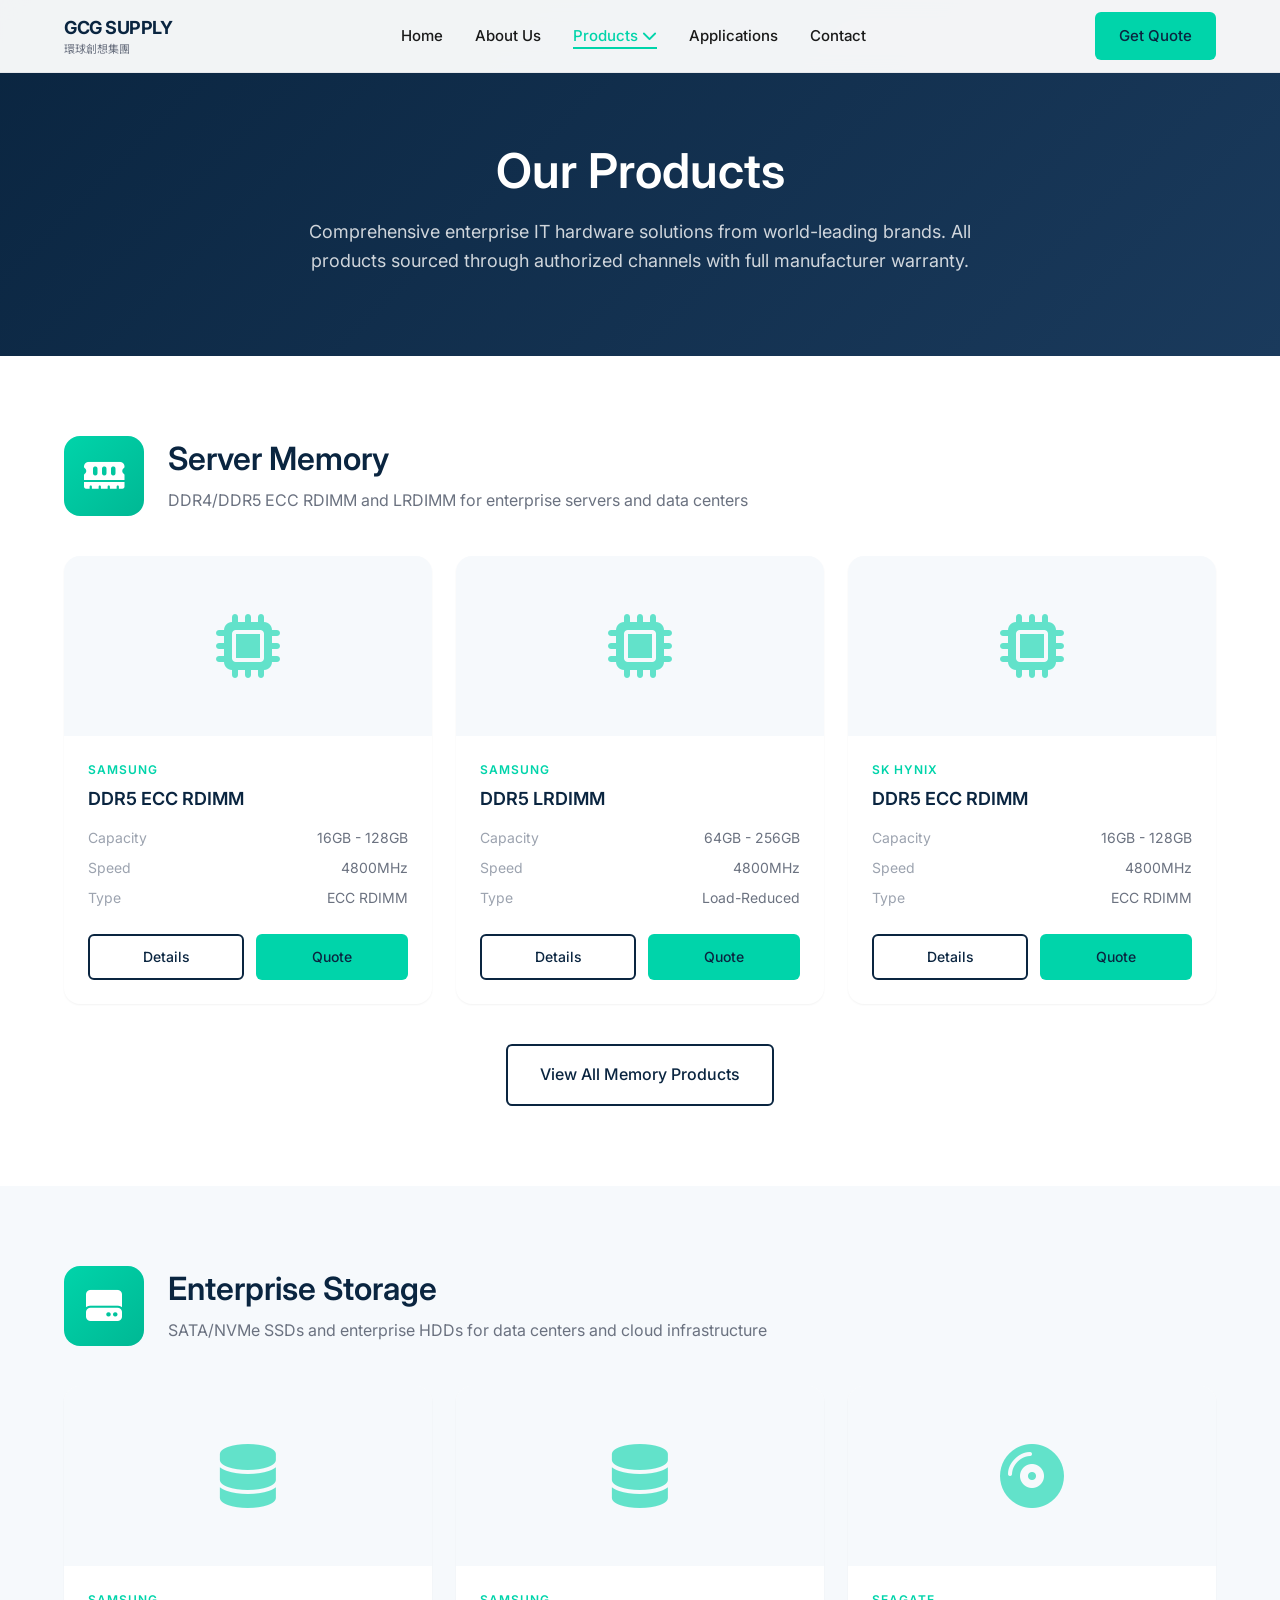
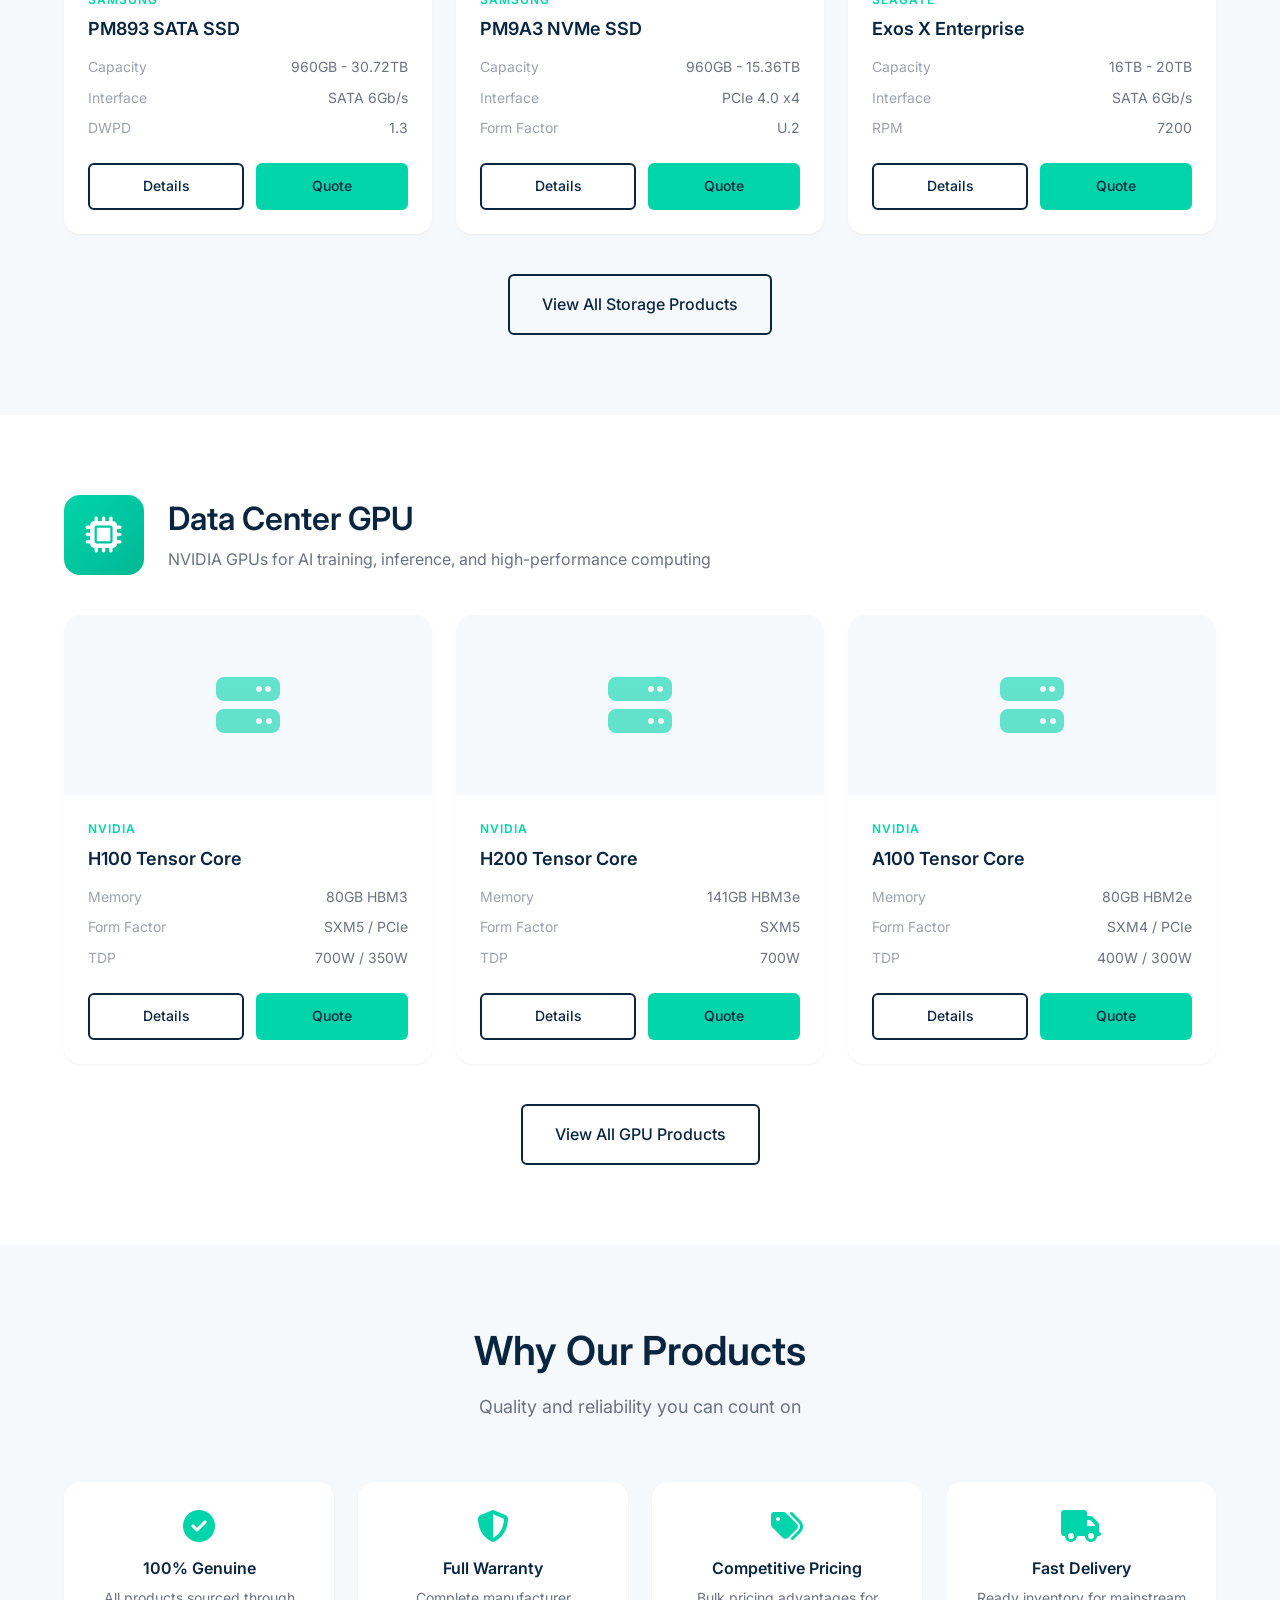
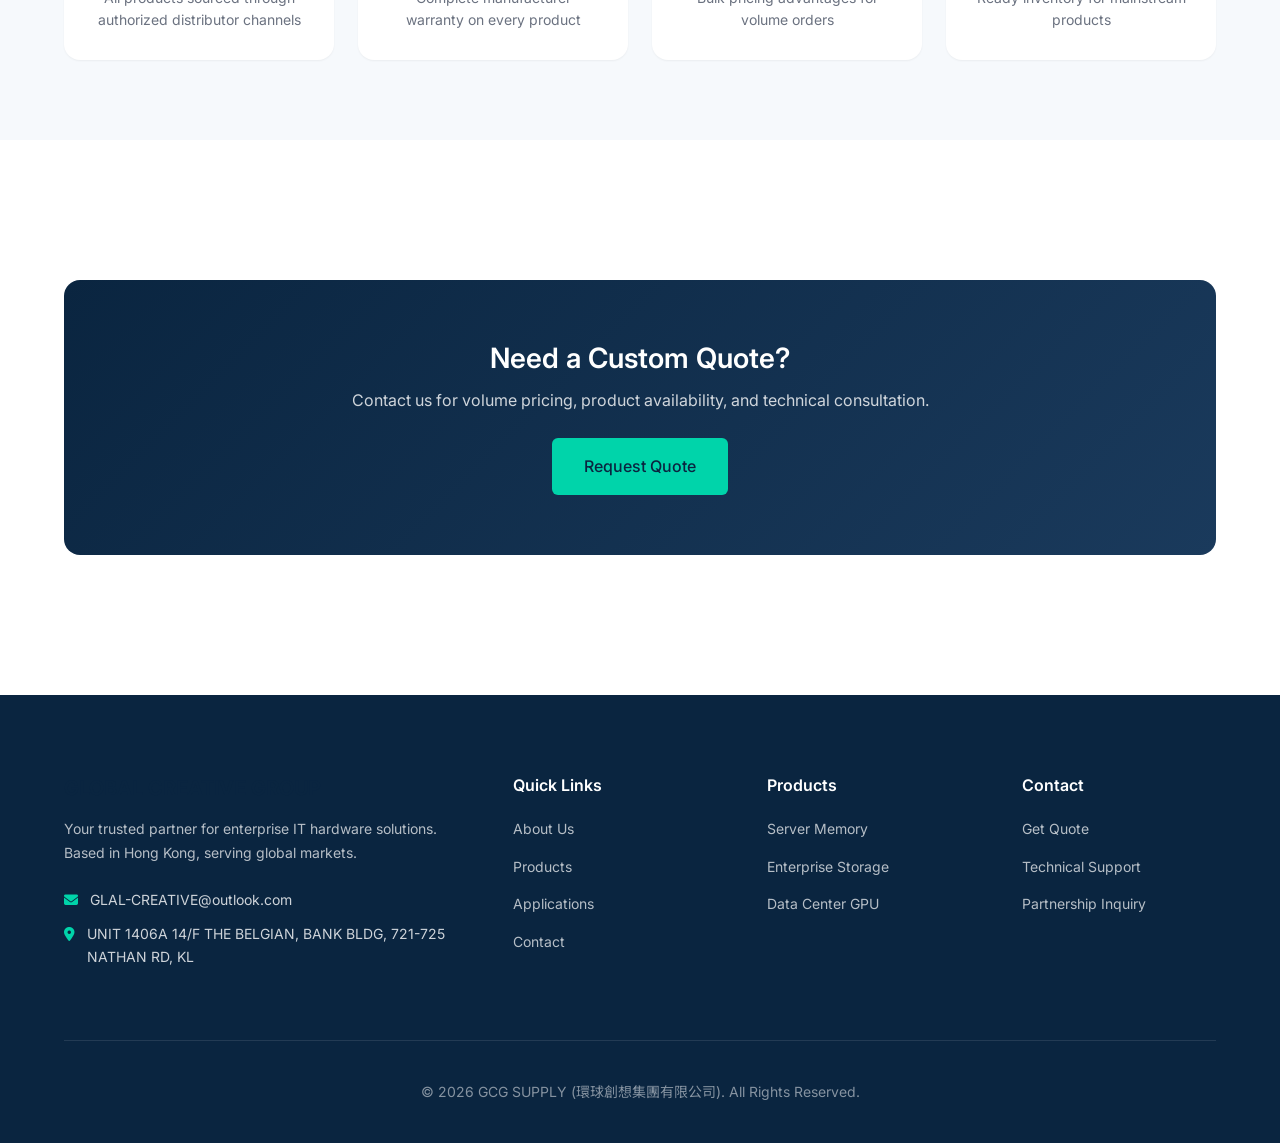
==== products/index.html @ fc09cf1e "Initial commit - GCG SUPPLY website" ====
<!DOCTYPE html>
<html lang="en">
<head>
    <meta charset="UTF-8">
    <meta name="viewport" content="width=device-width, initial-scale=1.0">
    <title>Products | Global Creative Group - Memory, Storage, GPU</title>
    <meta name="description" content="Explore our comprehensive range of enterprise IT hardware: Samsung/SK Hynix memory, Seagate/WD storage, and NVIDIA GPUs.">
    <link rel="stylesheet" href="../css/style.css">
    <link href="https://fonts.googleapis.com/css2?family=Inter:wght@300;400;500;600;700&family=Noto+Sans+SC:wght@300;400;500;700&display=swap" rel="stylesheet">
    <link rel="stylesheet" href="https://cdnjs.cloudflare.com/ajax/libs/font-awesome/6.4.0/css/all.min.css">
    <style>
        .products-hero {
            background: linear-gradient(135deg, var(--primary-color) 0%, #1a3a5c 100%);
            color: white;
            padding: 140px 0 80px;
            text-align: center;
        }
        
        .products-hero h1 {
            color: white;
            font-size: 48px;
            margin-bottom: 16px;
        }
        
        .products-hero p {
            font-size: 18px;
            color: rgba(255, 255, 255, 0.8);
            max-width: 700px;
            margin: 0 auto;
        }
        
        .category-section {
            padding: 80px 0;
        }
        
        .category-section:nth-child(even) {
            background-color: var(--bg-light);
        }
        
        .category-section:nth-child(odd) {
            background-color: white;
        }
        
        .category-header {
            display: flex;
            align-items: center;
            gap: 24px;
            margin-bottom: 40px;
        }
        
        .category-icon {
            width: 80px;
            height: 80px;
            background: linear-gradient(135deg, var(--secondary-color) 0%, #00B894 100%);
            border-radius: var(--radius-lg);
            display: flex;
            align-items: center;
            justify-content: center;
        }
        
        .category-icon i {
            font-size: 36px;
            color: white;
        }
        
        .category-title h2 {
            font-size: 32px;
            margin-bottom: 8px;
        }
        
        .category-title p {
            color: var(--text-medium);
        }
        
        .products-grid {
            display: grid;
            grid-template-columns: repeat(3, 1fr);
            gap: 24px;
        }
        
        .product-item {
            background: white;
            border-radius: var(--radius-lg);
            overflow: hidden;
            box-shadow: var(--shadow-sm);
            transition: var(--transition);
        }
        
        .product-item:hover {
            transform: translateY(-4px);
            box-shadow: var(--shadow-md);
        }
        
        .product-image {
            height: 180px;
            background: var(--bg-light);
            display: flex;
            align-items: center;
            justify-content: center;
        }
        
        .product-image i {
            font-size: 64px;
            color: var(--secondary-color);
            opacity: 0.6;
        }
        
        .product-info {
            padding: 24px;
        }
        
        .product-brand {
            font-size: 12px;
            font-weight: 600;
            color: var(--secondary-color);
            text-transform: uppercase;
            letter-spacing: 1px;
            margin-bottom: 8px;
        }
        
        .product-name {
            font-size: 18px;
            font-weight: 600;
            margin-bottom: 12px;
            color: var(--primary-color);
        }
        
        .product-specs {
            list-style: none;
            margin-bottom: 20px;
        }
        
        .product-specs li {
            font-size: 14px;
            color: var(--text-medium);
            padding: 4px 0;
            display: flex;
            justify-content: space-between;
        }
        
        .product-specs li span:first-child {
            color: var(--text-light);
        }
        
        .product-actions {
            display: flex;
            gap: 12px;
        }
        
        .product-actions .btn {
            flex: 1;
            padding: 10px 16px;
            font-size: 14px;
        }
        
        .view-all-section {
            text-align: center;
            margin-top: 40px;
        }
        
        .features-list {
            display: grid;
            grid-template-columns: repeat(4, 1fr);
            gap: 24px;
            margin-top: 40px;
        }
        
        .feature-box {
            background: white;
            padding: 28px;
            border-radius: var(--radius-lg);
            text-align: center;
            box-shadow: var(--shadow-sm);
        }
        
        .feature-box i {
            font-size: 32px;
            color: var(--secondary-color);
            margin-bottom: 16px;
        }
        
        .feature-box h4 {
            font-size: 16px;
            margin-bottom: 8px;
        }
        
        .feature-box p {
            font-size: 14px;
            color: var(--text-medium);
        }
        
        .cta-banner {
            background: linear-gradient(135deg, var(--primary-color) 0%, #1a3a5c 100%);
            color: white;
            padding: 60px;
            border-radius: var(--radius-lg);
            text-align: center;
            margin: 60px 0;
        }
        
        .cta-banner h3 {
            color: white;
            font-size: 28px;
            margin-bottom: 12px;
        }
        
        .cta-banner p {
            color: rgba(255, 255, 255, 0.8);
            margin-bottom: 24px;
        }
        
        @media (max-width: 1024px) {
            .products-grid {
                grid-template-columns: repeat(2, 1fr);
            }
            
            .features-list {
                grid-template-columns: repeat(2, 1fr);
            }
        }
        
        @media (max-width: 768px) {
            .products-hero h1 {
                font-size: 36px;
            }
            
            .products-grid {
                grid-template-columns: 1fr;
            }
            
            .category-header {
                flex-direction: column;
                text-align: center;
            }
            
            .features-list {
                grid-template-columns: 1fr;
            }
            
            .cta-banner {
                padding: 40px 24px;
            }
        }
    </style>
</head>
<body>
    <!-- Header -->
    <header class="header">
        <div class="container">
            <nav class="navbar">
                <a href="../index.html" class="logo">
                    <span class="logo-text">GCG SUPPLY</span>
                    <span class="logo-sub">環球創想集團</span>
                </a>
                <ul class="nav-menu">
                    <li><a href="../index.html">Home</a></li>
                    <li><a href="../about.html">About Us</a></li>
                    <li class="dropdown">
                        <a href="index.html" class="active">Products <i class="fas fa-chevron-down"></i></a>
                        <ul class="dropdown-menu">
                            <li><a href="memory.html">Memory</a></li>
                            <li><a href="storage.html">Storage</a></li>
                            <li><a href="gpu.html">GPU</a></li>
                        </ul>
                    </li>
                    <li><a href="../applications.html">Applications</a></li>
                    <li><a href="../contact.html">Contact</a></li>
                </ul>
                <div class="nav-actions">
                    <a href="../contact.html" class="btn btn-primary">Get Quote</a>
                    <button class="mobile-menu-toggle" aria-label="Toggle menu">
                        <span></span>
                        <span></span>
                        <span></span>
                    </button>
                </div>
            </nav>
        </div>
    </header>

    <!-- Products Hero -->
    <section class="products-hero">
        <div class="container">
            <h1>Our Products</h1>
            <p>Comprehensive enterprise IT hardware solutions from world-leading brands. All products sourced through authorized channels with full manufacturer warranty.</p>
        </div>
    </section>

    <!-- Memory Section -->
    <section class="category-section">
        <div class="container">
            <div class="category-header">
                <div class="category-icon">
                    <i class="fas fa-memory"></i>
                </div>
                <div class="category-title">
                    <h2>Server Memory</h2>
                    <p>DDR4/DDR5 ECC RDIMM and LRDIMM for enterprise servers and data centers</p>
                </div>
            </div>
            
            <div class="products-grid">
                <div class="product-item">
                    <div class="product-image">
                        <i class="fas fa-microchip"></i>
                    </div>
                    <div class="product-info">
                        <div class="product-brand">Samsung</div>
                        <h3 class="product-name">DDR5 ECC RDIMM</h3>
                        <ul class="product-specs">
                            <li><span>Capacity</span> <span>16GB - 128GB</span></li>
                            <li><span>Speed</span> <span>4800MHz</span></li>
                            <li><span>Type</span> <span>ECC RDIMM</span></li>
                        </ul>
                        <div class="product-actions">
                            <a href="memory.html" class="btn btn-outline">Details</a>
                            <a href="../contact.html" class="btn btn-primary">Quote</a>
                        </div>
                    </div>
                </div>
                
                <div class="product-item">
                    <div class="product-image">
                        <i class="fas fa-microchip"></i>
                    </div>
                    <div class="product-info">
                        <div class="product-brand">Samsung</div>
                        <h3 class="product-name">DDR5 LRDIMM</h3>
                        <ul class="product-specs">
                            <li><span>Capacity</span> <span>64GB - 256GB</span></li>
                            <li><span>Speed</span> <span>4800MHz</span></li>
                            <li><span>Type</span> <span>Load-Reduced</span></li>
                        </ul>
                        <div class="product-actions">
                            <a href="memory.html" class="btn btn-outline">Details</a>
                            <a href="../contact.html" class="btn btn-primary">Quote</a>
                        </div>
                    </div>
                </div>
                
                <div class="product-item">
                    <div class="product-image">
                        <i class="fas fa-microchip"></i>
                    </div>
                    <div class="product-info">
                        <div class="product-brand">SK Hynix</div>
                        <h3 class="product-name">DDR5 ECC RDIMM</h3>
                        <ul class="product-specs">
                            <li><span>Capacity</span> <span>16GB - 128GB</span></li>
                            <li><span>Speed</span> <span>4800MHz</span></li>
                            <li><span>Type</span> <span>ECC RDIMM</span></li>
                        </ul>
                        <div class="product-actions">
                            <a href="memory.html" class="btn btn-outline">Details</a>
                            <a href="../contact.html" class="btn btn-primary">Quote</a>
                        </div>
                    </div>
                </div>
            </div>
            
            <div class="view-all-section">
                <a href="memory.html" class="btn btn-outline btn-lg">View All Memory Products</a>
            </div>
        </div>
    </section>

    <!-- Storage Section -->
    <section class="category-section">
        <div class="container">
            <div class="category-header">
                <div class="category-icon">
                    <i class="fas fa-hdd"></i>
                </div>
                <div class="category-title">
                    <h2>Enterprise Storage</h2>
                    <p>SATA/NVMe SSDs and enterprise HDDs for data centers and cloud infrastructure</p>
                </div>
            </div>
            
            <div class="products-grid">
                <div class="product-item">
                    <div class="product-image">
                        <i class="fas fa-database"></i>
                    </div>
                    <div class="product-info">
                        <div class="product-brand">Samsung</div>
                        <h3 class="product-name">PM893 SATA SSD</h3>
                        <ul class="product-specs">
                            <li><span>Capacity</span> <span>960GB - 30.72TB</span></li>
                            <li><span>Interface</span> <span>SATA 6Gb/s</span></li>
                            <li><span>DWPD</span> <span>1.3</span></li>
                        </ul>
                        <div class="product-actions">
                            <a href="storage.html" class="btn btn-outline">Details</a>
                            <a href="../contact.html" class="btn btn-primary">Quote</a>
                        </div>
                    </div>
                </div>
                
                <div class="product-item">
                    <div class="product-image">
                        <i class="fas fa-database"></i>
                    </div>
                    <div class="product-info">
                        <div class="product-brand">Samsung</div>
                        <h3 class="product-name">PM9A3 NVMe SSD</h3>
                        <ul class="product-specs">
                            <li><span>Capacity</span> <span>960GB - 15.36TB</span></li>
                            <li><span>Interface</span> <span>PCIe 4.0 x4</span></li>
                            <li><span>Form Factor</span> <span>U.2</span></li>
                        </ul>
                        <div class="product-actions">
                            <a href="storage.html" class="btn btn-outline">Details</a>
                            <a href="../contact.html" class="btn btn-primary">Quote</a>
                        </div>
                    </div>
                </div>
                
                <div class="product-item">
                    <div class="product-image">
                        <i class="fas fa-compact-disc"></i>
                    </div>
                    <div class="product-info">
                        <div class="product-brand">Seagate</div>
                        <h3 class="product-name">Exos X Enterprise</h3>
                        <ul class="product-specs">
                            <li><span>Capacity</span> <span>16TB - 20TB</span></li>
                            <li><span>Interface</span> <span>SATA 6Gb/s</span></li>
                            <li><span>RPM</span> <span>7200</span></li>
                        </ul>
                        <div class="product-actions">
                            <a href="storage.html" class="btn btn-outline">Details</a>
                            <a href="../contact.html" class="btn btn-primary">Quote</a>
                        </div>
                    </div>
                </div>
            </div>
            
            <div class="view-all-section">
                <a href="storage.html" class="btn btn-outline btn-lg">View All Storage Products</a>
            </div>
        </div>
    </section>

    <!-- GPU Section -->
    <section class="category-section">
        <div class="container">
            <div class="category-header">
                <div class="category-icon">
                    <i class="fas fa-microchip"></i>
                </div>
                <div class="category-title">
                    <h2>Data Center GPU</h2>
                    <p>NVIDIA GPUs for AI training, inference, and high-performance computing</p>
                </div>
            </div>
            
            <div class="products-grid">
                <div class="product-item">
                    <div class="product-image">
                        <i class="fas fa-server"></i>
                    </div>
                    <div class="product-info">
                        <div class="product-brand">NVIDIA</div>
                        <h3 class="product-name">H100 Tensor Core</h3>
                        <ul class="product-specs">
                            <li><span>Memory</span> <span>80GB HBM3</span></li>
                            <li><span>Form Factor</span> <span>SXM5 / PCIe</span></li>
                            <li><span>TDP</span> <span>700W / 350W</span></li>
                        </ul>
                        <div class="product-actions">
                            <a href="gpu.html" class="btn btn-outline">Details</a>
                            <a href="../contact.html" class="btn btn-primary">Quote</a>
                        </div>
                    </div>
                </div>
                
                <div class="product-item">
                    <div class="product-image">
                        <i class="fas fa-server"></i>
                    </div>
                    <div class="product-info">
                        <div class="product-brand">NVIDIA</div>
                        <h3 class="product-name">H200 Tensor Core</h3>
                        <ul class="product-specs">
                            <li><span>Memory</span> <span>141GB HBM3e</span></li>
                            <li><span>Form Factor</span> <span>SXM5</span></li>
                            <li><span>TDP</span> <span>700W</span></li>
                        </ul>
                        <div class="product-actions">
                            <a href="gpu.html" class="btn btn-outline">Details</a>
                            <a href="../contact.html" class="btn btn-primary">Quote</a>
                        </div>
                    </div>
                </div>
                
                <div class="product-item">
                    <div class="product-image">
                        <i class="fas fa-server"></i>
                    </div>
                    <div class="product-info">
                        <div class="product-brand">NVIDIA</div>
                        <h3 class="product-name">A100 Tensor Core</h3>
                        <ul class="product-specs">
                            <li><span>Memory</span> <span>80GB HBM2e</span></li>
                            <li><span>Form Factor</span> <span>SXM4 / PCIe</span></li>
                            <li><span>TDP</span> <span>400W / 300W</span></li>
                        </ul>
                        <div class="product-actions">
                            <a href="gpu.html" class="btn btn-outline">Details</a>
                            <a href="../contact.html" class="btn btn-primary">Quote</a>
                        </div>
                    </div>
                </div>
            </div>
            
            <div class="view-all-section">
                <a href="gpu.html" class="btn btn-outline btn-lg">View All GPU Products</a>
            </div>
        </div>
    </section>

    <!-- Why Choose Our Products -->
    <section class="category-section" style="background-color: var(--bg-light);">
        <div class="container">
            <div class="section-header">
                <h2 class="section-title">Why Our Products</h2>
                <p class="section-subtitle">Quality and reliability you can count on</p>
            </div>
            
            <div class="features-list">
                <div class="feature-box">
                    <i class="fas fa-check-circle"></i>
                    <h4>100% Genuine</h4>
                    <p>All products sourced through authorized distributor channels</p>
                </div>
                <div class="feature-box">
                    <i class="fas fa-shield-alt"></i>
                    <h4>Full Warranty</h4>
                    <p>Complete manufacturer warranty on every product</p>
                </div>
                <div class="feature-box">
                    <i class="fas fa-tags"></i>
                    <h4>Competitive Pricing</h4>
                    <p>Bulk pricing advantages for volume orders</p>
                </div>
                <div class="feature-box">
                    <i class="fas fa-truck"></i>
                    <h4>Fast Delivery</h4>
                    <p>Ready inventory for mainstream products</p>
                </div>
            </div>
        </div>
    </section>

    <!-- CTA Banner -->
    <section class="category-section">
        <div class="container">
            <div class="cta-banner">
                <h3>Need a Custom Quote?</h3>
                <p>Contact us for volume pricing, product availability, and technical consultation.</p>
                <a href="../contact.html" class="btn btn-primary btn-lg">Request Quote</a>
            </div>
        </div>
    </section>

    <!-- Footer -->
    <footer class="footer">
        <div class="container">
            <div class="footer-grid">
                <div class="footer-col">
                    <h3 class="footer-logo">GLOBAL CREATIVE GROUP</h3>
                    <p class="footer-desc">Your trusted partner for enterprise IT hardware solutions. Based in Hong Kong, serving global markets.</p>
                    <div class="footer-contact">
                        <p><i class="fas fa-envelope"></i> GLAL-CREATIVE@outlook.com</p>
                        <p><i class="fas fa-map-marker-alt"></i> UNIT 1406A 14/F THE BELGIAN, BANK BLDG, 721-725 NATHAN RD, KL</p>
                    </div>
                </div>
                <div class="footer-col">
                    <h4>Quick Links</h4>
                    <ul>
                        <li><a href="../about.html">About Us</a></li>
                        <li><a href="index.html">Products</a></li>
                        <li><a href="../applications.html">Applications</a></li>
                        <li><a href="../contact.html">Contact</a></li>
                    </ul>
                </div>
                <div class="footer-col">
                    <h4>Products</h4>
                    <ul>
                        <li><a href="memory.html">Server Memory</a></li>
                        <li><a href="storage.html">Enterprise Storage</a></li>
                        <li><a href="gpu.html">Data Center GPU</a></li>
                    </ul>
                </div>
                <div class="footer-col">
                    <h4>Contact</h4>
                    <ul>
                        <li><a href="../contact.html">Get Quote</a></li>
                        <li><a href="../contact.html">Technical Support</a></li>
                        <li><a href="../contact.html">Partnership Inquiry</a></li>
                    </ul>
                </div>
            </div>
            <div class="footer-bottom">
                <p>&copy; 2026 GCG SUPPLY (環球創想集團有限公司). All Rights Reserved.</p>
            </div>
        </div>
    </footer>

    <script src="../js/main.js"></script>
</body>
</html>
---- css/style.css ----
/* Global Styles */
:root {
    --primary-color: #0A2540;
    --secondary-color: #00D4AA;
    --accent-color: #635BFF;
    --text-dark: #1A1A1A;
    --text-medium: #6B7280;
    --text-light: #9CA3AF;
    --bg-light: #F6F9FC;
    --bg-white: #FFFFFF;
    --border-color: #E5E7EB;
    --shadow-sm: 0 1px 2px 0 rgba(0, 0, 0, 0.05);
    --shadow-md: 0 4px 6px -1px rgba(0, 0, 0, 0.1);
    --shadow-lg: 0 10px 15px -3px rgba(0, 0, 0, 0.1);
    --radius-sm: 6px;
    --radius-md: 12px;
    --radius-lg: 16px;
    --transition: all 0.3s ease;
}

* {
    margin: 0;
    padding: 0;
    box-sizing: border-box;
}

body {
    font-family: 'Inter', 'Noto Sans SC', -apple-system, BlinkMacSystemFont, sans-serif;
    color: var(--text-dark);
    line-height: 1.6;
    background-color: var(--bg-white);
}

.container {
    max-width: 1200px;
    margin: 0 auto;
    padding: 0 24px;
}

/* Typography */
h1, h2, h3, h4, h5, h6 {
    font-weight: 600;
    line-height: 1.3;
    color: var(--primary-color);
}

a {
    text-decoration: none;
    color: inherit;
    transition: var(--transition);
}

/* Buttons */
.btn {
    display: inline-flex;
    align-items: center;
    justify-content: center;
    padding: 12px 24px;
    font-size: 15px;
    font-weight: 500;
    border-radius: var(--radius-sm);
    cursor: pointer;
    transition: var(--transition);
    border: none;
    gap: 8px;
}

.btn-primary {
    background-color: var(--secondary-color);
    color: var(--primary-color);
}

.btn-primary:hover {
    background-color: #00C49A;
    transform: translateY(-2px);
    box-shadow: var(--shadow-md);
}

.btn-outline {
    background-color: transparent;
    color: var(--primary-color);
    border: 2px solid var(--primary-color);
}

.btn-outline:hover {
    background-color: var(--primary-color);
    color: white;
}

.btn-lg {
    padding: 16px 32px;
    font-size: 16px;
}

/* Header */
.header {
    position: fixed;
    top: 0;
    left: 0;
    right: 0;
    background-color: rgba(255, 255, 255, 0.95);
    backdrop-filter: blur(10px);
    z-index: 1000;
    border-bottom: 1px solid var(--border-color);
}

.navbar {
    display: flex;
    align-items: center;
    justify-content: space-between;
    height: 72px;
}

.logo {
    display: flex;
    flex-direction: column;
}

.logo-text {
    font-size: 18px;
    font-weight: 700;
    color: var(--primary-color);
    letter-spacing: -0.5px;
}

.logo-sub {
    font-size: 11px;
    color: var(--text-medium);
    margin-top: -2px;
}

.nav-menu {
    display: flex;
    list-style: none;
    gap: 32px;
}

.nav-menu a {
    font-size: 15px;
    font-weight: 500;
    color: var(--text-dark);
    position: relative;
}

.nav-menu a:hover,
.nav-menu a.active {
    color: var(--secondary-color);
}

.nav-menu a::after {
    content: '';
    position: absolute;
    bottom: -4px;
    left: 0;
    width: 0;
    height: 2px;
    background-color: var(--secondary-color);
    transition: var(--transition);
}

.nav-menu a:hover::after,
.nav-menu a.active::after {
    width: 100%;
}

.dropdown {
    position: relative;
}

.dropdown-menu {
    position: absolute;
    top: 100%;
    left: 0;
    background-color: white;
    box-shadow: var(--shadow-lg);
    border-radius: var(--radius-md);
    padding: 8px 0;
    min-width: 200px;
    opacity: 0;
    visibility: hidden;
    transform: translateY(10px);
    transition: var(--transition);
    list-style: none;
}

.dropdown:hover .dropdown-menu {
    opacity: 1;
    visibility: visible;
    transform: translateY(0);
}

.dropdown-menu a {
    display: block;
    padding: 10px 20px;
    font-size: 14px;
}

.dropdown-menu a:hover {
    background-color: var(--bg-light);
}

.nav-actions {
    display: flex;
    align-items: center;
    gap: 16px;
}

.mobile-menu-toggle {
    display: none;
    flex-direction: column;
    gap: 5px;
    background: none;
    border: none;
    cursor: pointer;
    padding: 5px;
}

.mobile-menu-toggle span {
    width: 24px;
    height: 2px;
    background-color: var(--primary-color);
    transition: var(--transition);
}

/* Hero Section */
.hero {
    position: relative;
    padding: 160px 0 100px;
    background: linear-gradient(135deg, var(--primary-color) 0%, #1a3a5c 100%);
    color: white;
    overflow: hidden;
}

.hero-bg {
    position: absolute;
    top: 0;
    left: 0;
    right: 0;
    bottom: 0;
    background-image: 
        radial-gradient(circle at 20% 80%, rgba(0, 212, 170, 0.1) 0%, transparent 50%),
        radial-gradient(circle at 80% 20%, rgba(99, 91, 255, 0.1) 0%, transparent 50%);
}

.hero-content {
    position: relative;
    z-index: 1;
    max-width: 700px;
    margin-bottom: 60px;
}

.hero-title {
    font-size: 56px;
    font-weight: 700;
    line-height: 1.1;
    margin-bottom: 20px;
    color: white;
}

.hero-subtitle {
    font-size: 24px;
    font-weight: 400;
    color: var(--secondary-color);
    margin-bottom: 20px;
}

.hero-description {
    font-size: 18px;
    color: rgba(255, 255, 255, 0.8);
    margin-bottom: 32px;
    line-height: 1.7;
}

.hero-buttons {
    display: flex;
    gap: 16px;
    flex-wrap: wrap;
}

.hero-stats {
    position: relative;
    z-index: 1;
    display: grid;
    grid-template-columns: repeat(4, 1fr);
    gap: 24px;
    padding-top: 40px;
    border-top: 1px solid rgba(255, 255, 255, 0.1);
}

.stat-item {
    text-align: center;
}

.stat-number {
    display: block;
    font-size: 36px;
    font-weight: 700;
    color: var(--secondary-color);
    margin-bottom: 8px;
}

.stat-label {
    font-size: 14px;
    color: rgba(255, 255, 255, 0.7);
}

/* Section Styles */
section {
    padding: 100px 0;
}

.section-header {
    text-align: center;
    max-width: 600px;
    margin: 0 auto 60px;
}

.section-title {
    font-size: 40px;
    margin-bottom: 16px;
}

.section-subtitle {
    font-size: 18px;
    color: var(--text-medium);
}

/* Products Section */
.products-section {
    background-color: var(--bg-light);
}

.product-grid {
    display: grid;
    grid-template-columns: repeat(3, 1fr);
    gap: 32px;
}

.product-card {
    background-color: white;
    border-radius: var(--radius-lg);
    padding: 40px 32px;
    text-align: center;
    box-shadow: var(--shadow-sm);
    transition: var(--transition);
}

.product-card:hover {
    transform: translateY(-8px);
    box-shadow: var(--shadow-lg);
}

.product-icon {
    width: 80px;
    height: 80px;
    background: linear-gradient(135deg, var(--secondary-color) 0%, #00B894 100%);
    border-radius: 50%;
    display: flex;
    align-items: center;
    justify-content: center;
    margin: 0 auto 24px;
}

.product-icon i {
    font-size: 32px;
    color: white;
}

.product-title {
    font-size: 24px;
    margin-bottom: 16px;
}

.product-description {
    color: var(--text-medium);
    margin-bottom: 20px;
    font-size: 15px;
}

.product-brands {
    list-style: none;
    margin-bottom: 24px;
}

.product-brands li {
    display: inline-flex;
    align-items: center;
    gap: 6px;
    margin: 4px 8px;
    font-size: 14px;
    color: var(--text-medium);
}

.product-brands i {
    color: var(--secondary-color);
}

/* Why Us Section */
.why-us-section {
    background-color: white;
}

.features-grid {
    display: grid;
    grid-template-columns: repeat(3, 1fr);
    gap: 40px;
}

.feature-item {
    text-align: center;
}

.feature-icon {
    width: 64px;
    height: 64px;
    background-color: var(--bg-light);
    border-radius: var(--radius-md);
    display: flex;
    align-items: center;
    justify-content: center;
    margin: 0 auto 20px;
}

.feature-icon i {
    font-size: 28px;
    color: var(--secondary-color);
}

.feature-item h3 {
    font-size: 20px;
    margin-bottom: 12px;
}

.feature-item p {
    color: var(--text-medium);
    font-size: 15px;
}

/* Applications Section */
.applications-section {
    background-color: var(--bg-light);
}

.applications-grid {
    display: grid;
    grid-template-columns: repeat(4, 1fr);
    gap: 24px;
}

.application-card {
    background-color: white;
    border-radius: var(--radius-lg);
    padding: 32px 24px;
    text-align: center;
    box-shadow: var(--shadow-sm);
    transition: var(--transition);
}

.application-card:hover {
    transform: translateY(-4px);
    box-shadow: var(--shadow-md);
}

.application-icon {
    width: 60px;
    height: 60px;
    background: linear-gradient(135deg, var(--primary-color) 0%, #1a3a5c 100%);
    border-radius: var(--radius-md);
    display: flex;
    align-items: center;
    justify-content: center;
    margin: 0 auto 20px;
}

.application-icon i {
    font-size: 24px;
    color: white;
}

.application-card h3 {
    font-size: 18px;
    margin-bottom: 12px;
}

.application-card p {
    color: var(--text-medium);
    font-size: 14px;
}

/* Partners Section */
.partners-section {
    background-color: white;
    padding: 60px 0;
}

.partners-section .section-title {
    font-size: 32px;
}

.partners-grid {
    display: flex;
    justify-content: center;
    align-items: center;
    gap: 60px;
    flex-wrap: wrap;
}

.partner-logo {
    font-size: 20px;
    font-weight: 600;
    color: var(--text-medium);
    opacity: 0.6;
    transition: var(--transition);
}

.partner-logo:hover {
    opacity: 1;
    color: var(--primary-color);
}

/* CTA Section */
.cta-section {
    background: linear-gradient(135deg, var(--primary-color) 0%, #1a3a5c 100%);
    color: white;
    text-align: center;
    padding: 80px 0;
}

.cta-content h2 {
    font-size: 36px;
    color: white;
    margin-bottom: 16px;
}

.cta-content p {
    font-size: 18px;
    color: rgba(255, 255, 255, 0.8);
    margin-bottom: 32px;
}

.cta-buttons {
    display: flex;
    justify-content: center;
    gap: 16px;
    flex-wrap: wrap;
}

.cta-section .btn-outline {
    border-color: white;
    color: white;
}

.cta-section .btn-outline:hover {
    background-color: white;
    color: var(--primary-color);
}

/* Footer */
.footer {
    background-color: var(--primary-color);
    color: white;
    padding: 80px 0 40px;
}

.footer-grid {
    display: grid;
    grid-template-columns: 2fr 1fr 1fr 1fr;
    gap: 60px;
    margin-bottom: 60px;
}

.footer-logo {
    font-size: 20px;
    font-weight: 700;
    margin-bottom: 16px;
}

.footer-desc {
    color: rgba(255, 255, 255, 0.7);
    font-size: 14px;
    margin-bottom: 24px;
    line-height: 1.7;
}

.footer-contact p {
    display: flex;
    align-items: flex-start;
    gap: 12px;
    color: rgba(255, 255, 255, 0.8);
    font-size: 14px;
    margin-bottom: 12px;
}

.footer-contact i {
    color: var(--secondary-color);
    margin-top: 4px;
}

.footer-col h4 {
    color: white;
    font-size: 16px;
    margin-bottom: 20px;
}

.footer-col ul {
    list-style: none;
}

.footer-col li {
    margin-bottom: 12px;
}

.footer-col a {
    color: rgba(255, 255, 255, 0.7);
    font-size: 14px;
}

.footer-col a:hover {
    color: var(--secondary-color);
}

.footer-bottom {
    padding-top: 40px;
    border-top: 1px solid rgba(255, 255, 255, 0.1);
    text-align: center;
}

.footer-bottom p {
    color: rgba(255, 255, 255, 0.5);
    font-size: 14px;
}

/* Responsive Design */
@media (max-width: 1024px) {
    .hero-title {
        font-size: 44px;
    }
    
    .product-grid,
    .features-grid {
        grid-template-columns: repeat(2, 1fr);
    }
    
    .applications-grid {
        grid-template-columns: repeat(2, 1fr);
    }
    
    .footer-grid {
        grid-template-columns: repeat(2, 1fr);
    }
}

@media (max-width: 768px) {
    .nav-menu,
    .nav-actions .btn {
        display: none;
    }
    
    .mobile-menu-toggle {
        display: flex;
    }
    
    .hero {
        padding: 120px 0 80px;
    }
    
    .hero-title {
        font-size: 36px;
    }
    
    .hero-subtitle {
        font-size: 20px;
    }
    
    .hero-stats {
        grid-template-columns: repeat(2, 1fr);
        gap: 20px;
    }
    
    .product-grid,
    .features-grid,
    .applications-grid {
        grid-template-columns: 1fr;
    }
    
    .section-title {
        font-size: 32px;
    }
    
    .footer-grid {
        grid-template-columns: 1fr;
        gap: 40px;
    }
    
    .partners-grid {
        gap: 30px;
    }
}

@media (max-width: 480px) {
    .hero-title {
        font-size: 28px;
    }
    
    .hero-buttons {
        flex-direction: column;
    }
    
    .btn-lg {
        width: 100%;
    }
    
    .hero-stats {
        grid-template-columns: 1fr 1fr;
    }
    
    .stat-number {
        font-size: 28px;
    }
}
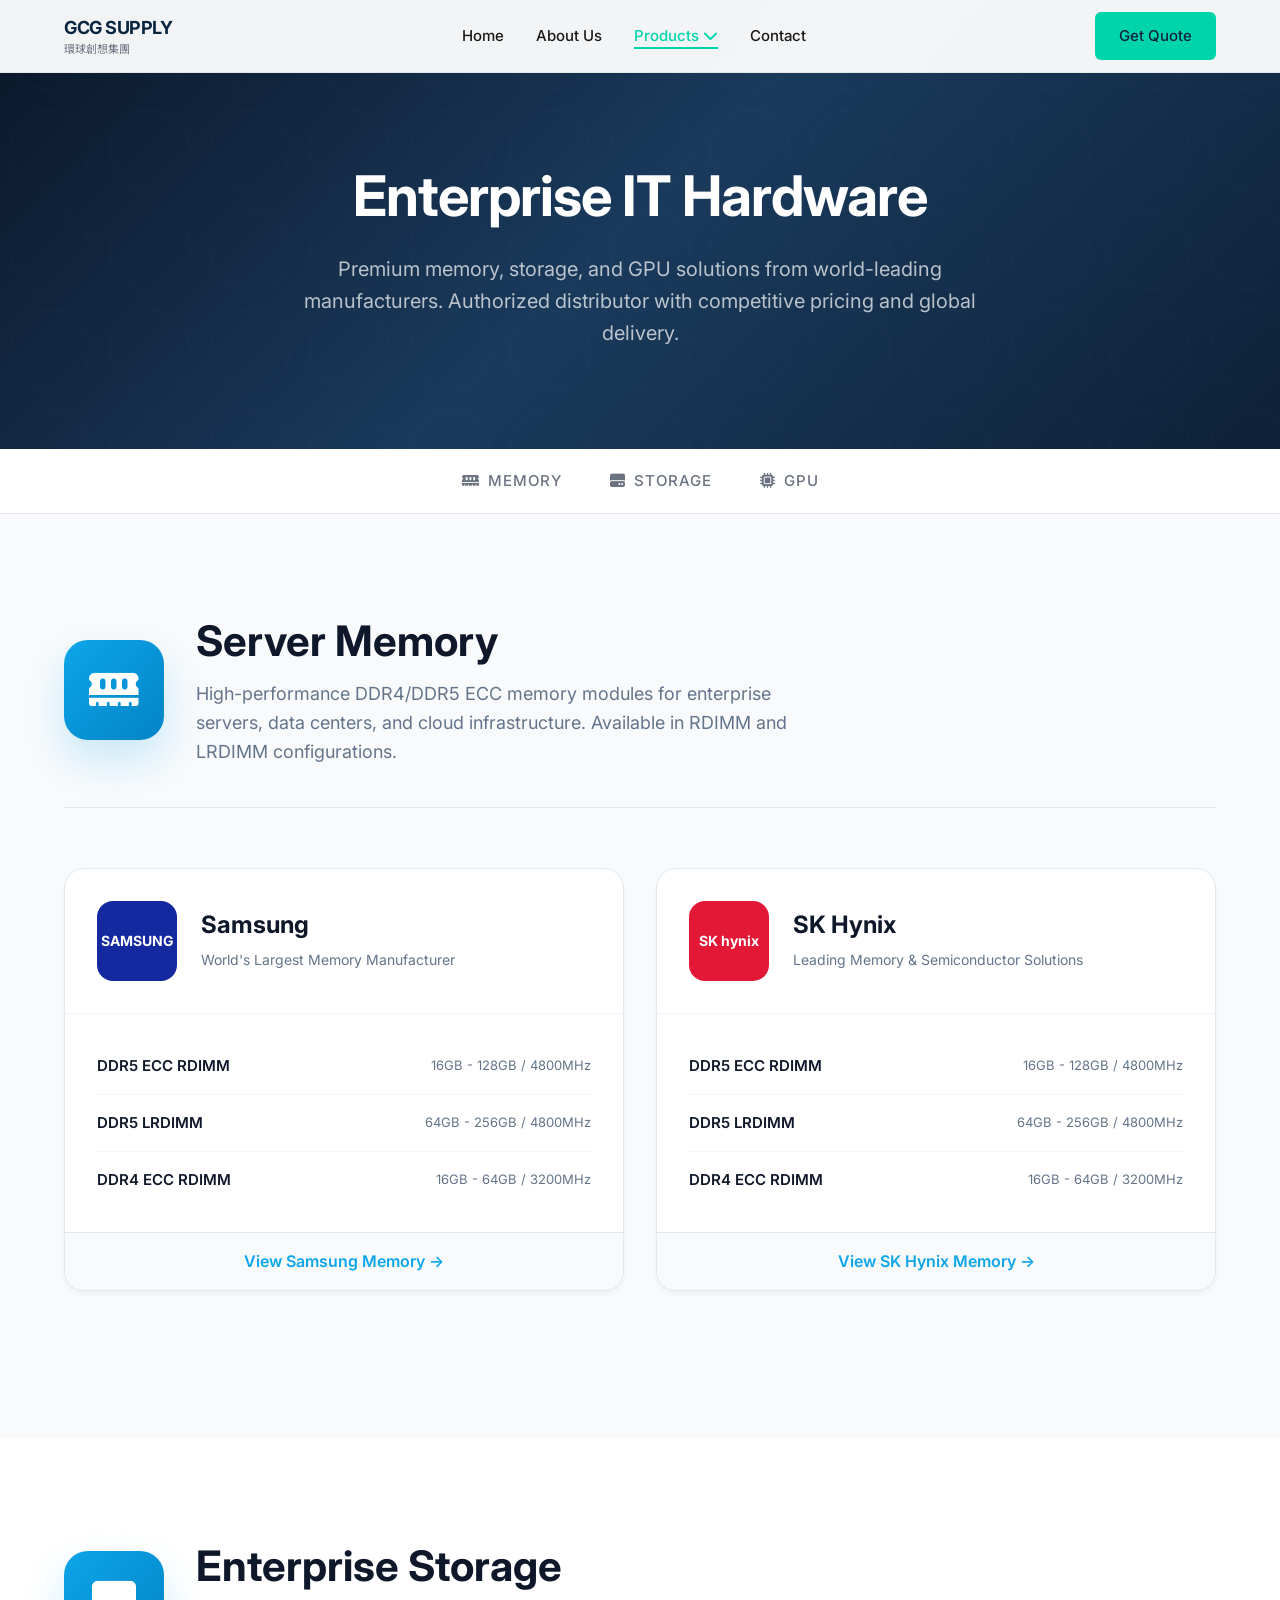
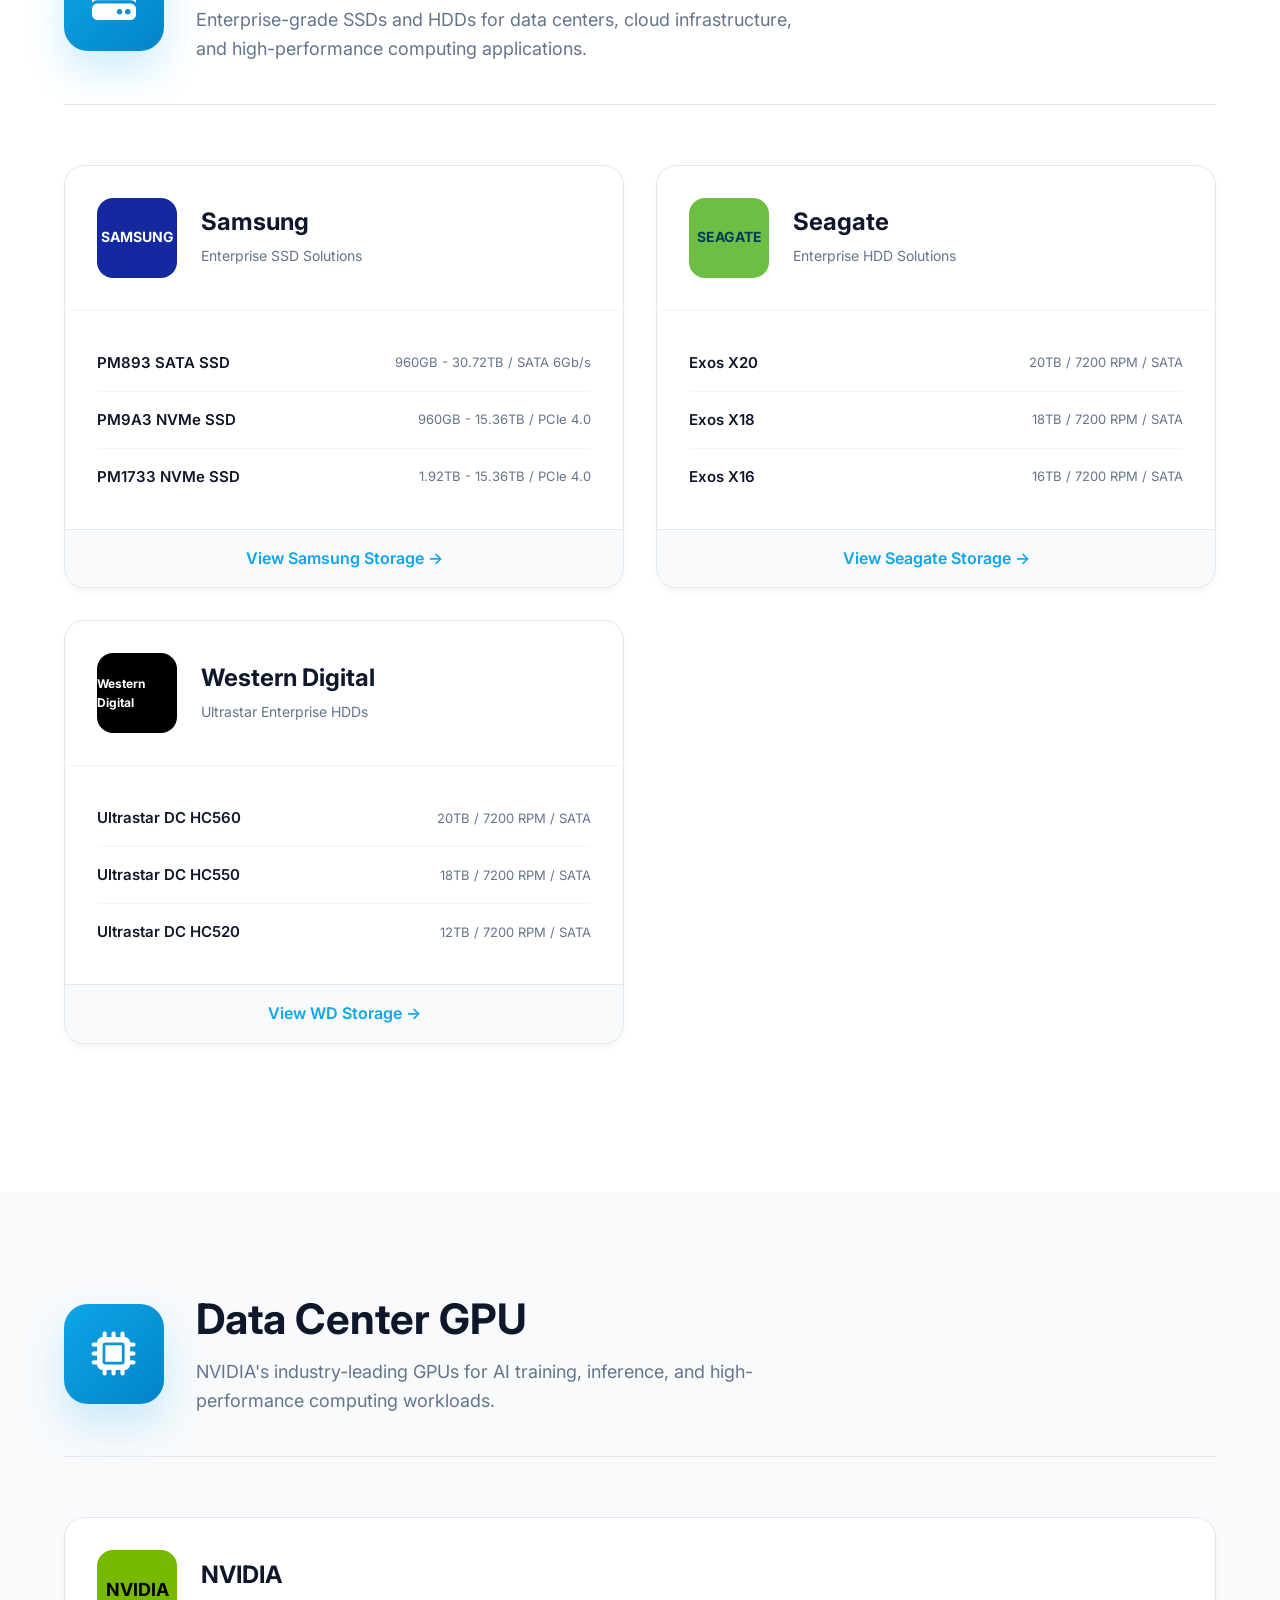
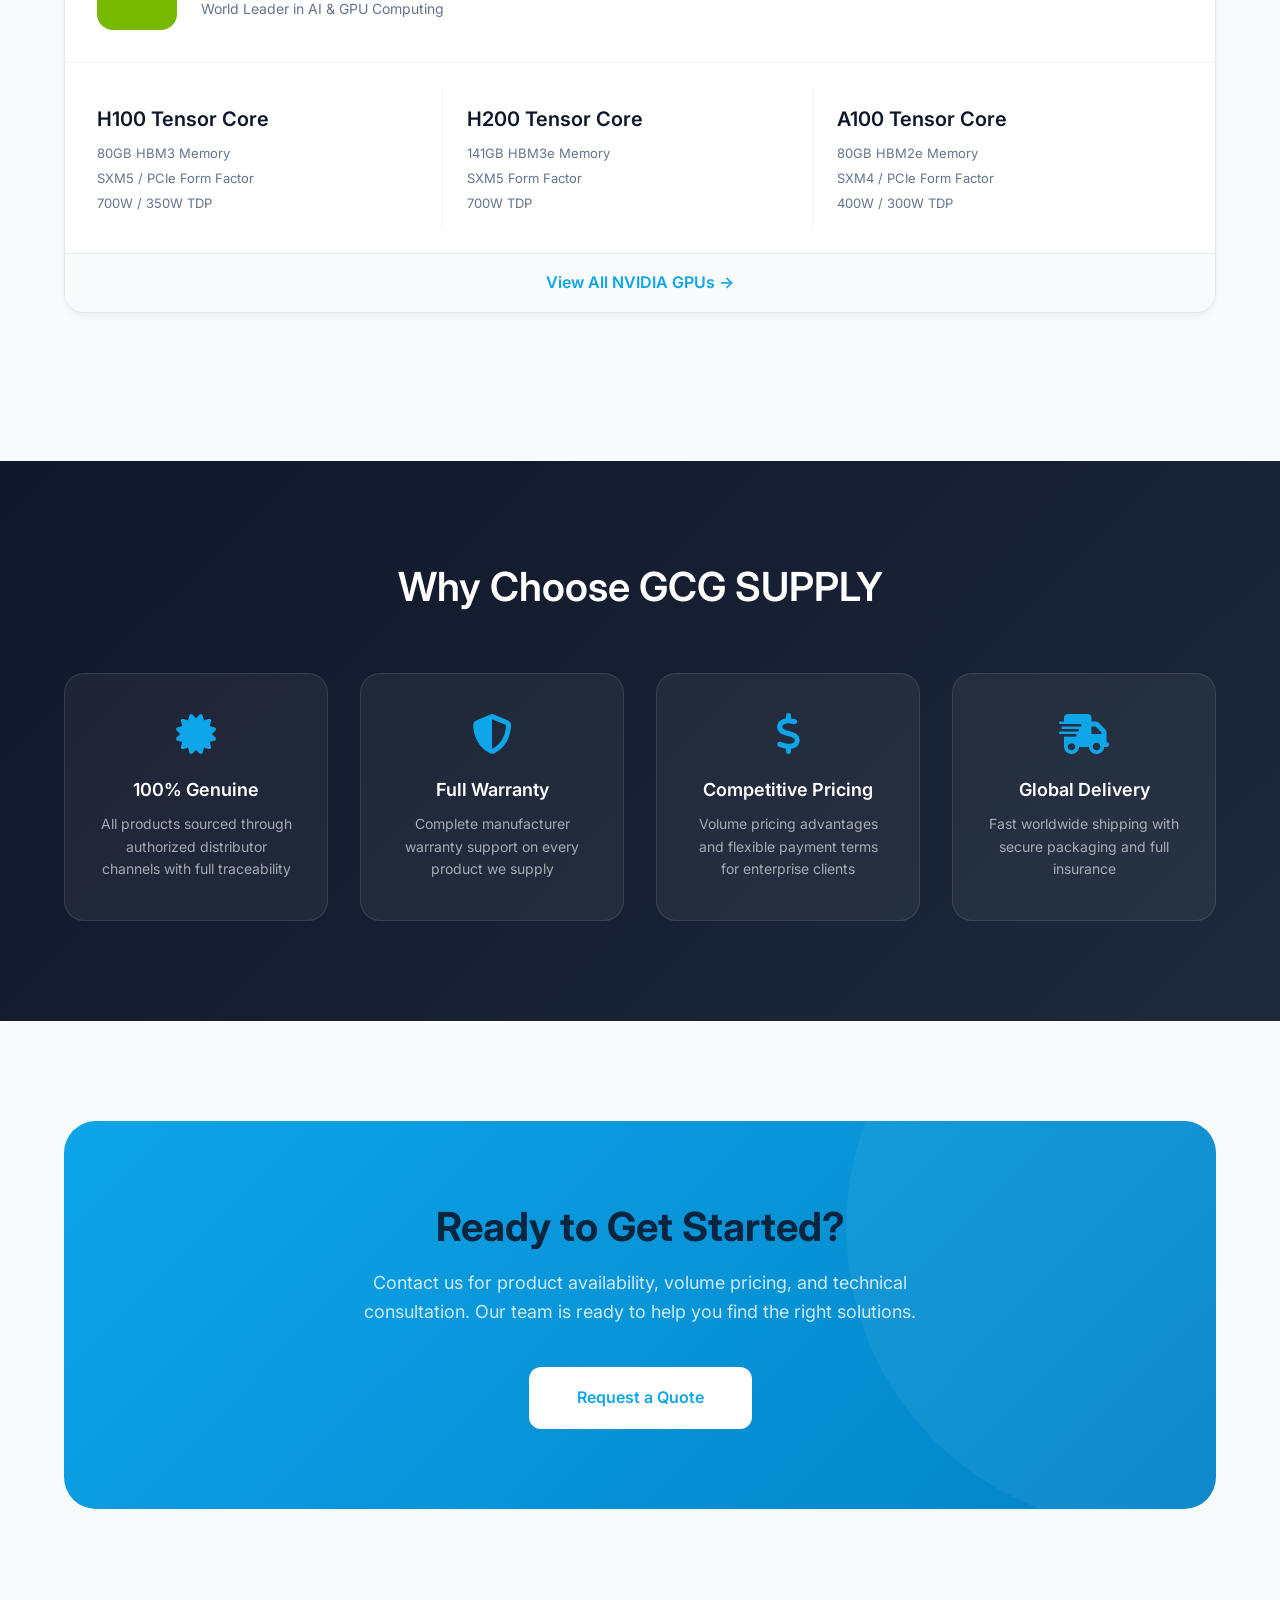
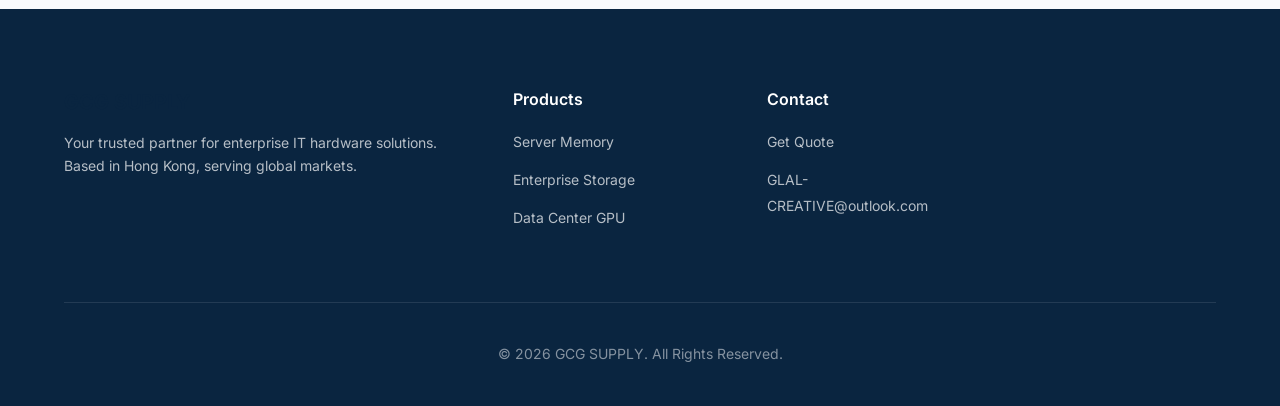
==== commit 735d82b8: "Update products page with Western-style design and add image collection guide" ====
--- a/products/index.html
+++ b/products/index.html
@@ -3,38 +3,92 @@
 <head>
     <meta charset="UTF-8">
     <meta name="viewport" content="width=device-width, initial-scale=1.0">
-    <title>Products | Global Creative Group - Memory, Storage, GPU</title>
-    <meta name="description" content="Explore our comprehensive range of enterprise IT hardware: Samsung/SK Hynix memory, Seagate/WD storage, and NVIDIA GPUs.">
+    <title>Enterprise IT Hardware Products | GCG SUPPLY</title>
+    <meta name="description" content="Enterprise-grade memory, storage, and GPU solutions from Samsung, SK Hynix, Seagate, Western Digital, and NVIDIA. Authorized distributor.">
     <link rel="stylesheet" href="../css/style.css">
     <link href="https://fonts.googleapis.com/css2?family=Inter:wght@300;400;500;600;700&family=Noto+Sans+SC:wght@300;400;500;700&display=swap" rel="stylesheet">
     <link rel="stylesheet" href="https://cdnjs.cloudflare.com/ajax/libs/font-awesome/6.4.0/css/all.min.css">
     <style>
         .products-hero {
-            background: linear-gradient(135deg, var(--primary-color) 0%, #1a3a5c 100%);
-            color: white;
-            padding: 140px 0 80px;
+            background: linear-gradient(135deg, #0a1628 0%, #1a3a5c 50%, #0d2137 100%);
+            color: white;
+            padding: 160px 0 100px;
             text-align: center;
+            position: relative;
+            overflow: hidden;
+        }
+        
+        .products-hero::before {
+            content: '';
+            position: absolute;
+            top: 0;
+            left: 0;
+            right: 0;
+            bottom: 0;
+            background: url('data:image/svg+xml,<svg xmlns="http://www.w3.org/2000/svg" viewBox="0 0 100 100"><circle cx="50" cy="50" r="40" fill="none" stroke="rgba(255,255,255,0.03)" stroke-width="0.5"/></svg>');
+            background-size: 100px 100px;
+        }
+        
+        .products-hero .container {
+            position: relative;
+            z-index: 1;
         }
         
         .products-hero h1 {
             color: white;
-            font-size: 48px;
-            margin-bottom: 16px;
+            font-size: 56px;
+            font-weight: 700;
+            margin-bottom: 20px;
+            letter-spacing: -1px;
         }
         
         .products-hero p {
-            font-size: 18px;
-            color: rgba(255, 255, 255, 0.8);
+            font-size: 20px;
+            color: rgba(255, 255, 255, 0.7);
             max-width: 700px;
             margin: 0 auto;
+            line-height: 1.6;
+        }
+        
+        .category-nav {
+            background: white;
+            border-bottom: 1px solid #e5e7eb;
+            padding: 20px 0;
+            position: sticky;
+            top: 0;
+            z-index: 100;
+        }
+        
+        .category-nav-list {
+            display: flex;
+            justify-content: center;
+            gap: 48px;
+            list-style: none;
+        }
+        
+        .category-nav-list a {
+            color: #6b7280;
+            font-weight: 500;
+            font-size: 15px;
+            text-transform: uppercase;
+            letter-spacing: 1px;
+            transition: color 0.3s;
+            display: flex;
+            align-items: center;
+            gap: 8px;
+        }
+        
+        .category-nav-list a:hover,
+        .category-nav-list a.active {
+            color: #0ea5e9;
         }
         
         .category-section {
-            padding: 80px 0;
+            padding: 100px 0;
         }
         
         .category-section:nth-child(even) {
-            background-color: var(--bg-light);
+            background-color: #f8fafc;
         }
         
         .category-section:nth-child(odd) {
@@ -44,178 +98,281 @@
         .category-header {
             display: flex;
             align-items: center;
-            gap: 24px;
-            margin-bottom: 40px;
+            gap: 32px;
+            margin-bottom: 60px;
+            padding-bottom: 40px;
+            border-bottom: 1px solid #e5e7eb;
         }
         
         .category-icon {
-            width: 80px;
-            height: 80px;
-            background: linear-gradient(135deg, var(--secondary-color) 0%, #00B894 100%);
-            border-radius: var(--radius-lg);
+            width: 100px;
+            height: 100px;
+            background: linear-gradient(135deg, #0ea5e9 0%, #0284c7 100%);
+            border-radius: 24px;
             display: flex;
             align-items: center;
             justify-content: center;
+            box-shadow: 0 20px 40px rgba(14, 165, 233, 0.2);
         }
         
         .category-icon i {
-            font-size: 36px;
+            font-size: 44px;
             color: white;
         }
         
         .category-title h2 {
-            font-size: 32px;
-            margin-bottom: 8px;
+            font-size: 42px;
+            font-weight: 700;
+            margin-bottom: 12px;
+            color: #0f172a;
         }
         
         .category-title p {
-            color: var(--text-medium);
-        }
-        
-        .products-grid {
+            color: #64748b;
+            font-size: 18px;
+            max-width: 600px;
+        }
+        
+        .brands-grid {
             display: grid;
-            grid-template-columns: repeat(3, 1fr);
+            grid-template-columns: repeat(2, 1fr);
+            gap: 32px;
+            margin-bottom: 48px;
+        }
+        
+        .brand-card {
+            background: white;
+            border-radius: 20px;
+            overflow: hidden;
+            box-shadow: 0 4px 6px -1px rgba(0, 0, 0, 0.05);
+            border: 1px solid #e2e8f0;
+            transition: all 0.3s ease;
+        }
+        
+        .brand-card:hover {
+            transform: translateY(-4px);
+            box-shadow: 0 20px 40px -10px rgba(0, 0, 0, 0.1);
+        }
+        
+        .brand-header {
+            padding: 32px;
+            display: flex;
+            align-items: center;
             gap: 24px;
-        }
-        
-        .product-item {
-            background: white;
-            border-radius: var(--radius-lg);
-            overflow: hidden;
-            box-shadow: var(--shadow-sm);
-            transition: var(--transition);
-        }
-        
-        .product-item:hover {
-            transform: translateY(-4px);
-            box-shadow: var(--shadow-md);
-        }
-        
-        .product-image {
-            height: 180px;
-            background: var(--bg-light);
+            border-bottom: 1px solid #f1f5f9;
+        }
+        
+        .brand-logo-container {
+            width: 80px;
+            height: 80px;
+            background: #f8fafc;
+            border-radius: 16px;
             display: flex;
             align-items: center;
             justify-content: center;
-        }
-        
-        .product-image i {
-            font-size: 64px;
-            color: var(--secondary-color);
-            opacity: 0.6;
-        }
-        
-        .product-info {
-            padding: 24px;
-        }
-        
-        .product-brand {
-            font-size: 12px;
+            padding: 16px;
+        }
+        
+        .brand-logo-container img {
+            max-width: 100%;
+            max-height: 100%;
+            object-fit: contain;
+        }
+        
+        .brand-logo-placeholder {
+            width: 80px;
+            height: 80px;
+            border-radius: 16px;
+            display: flex;
+            align-items: center;
+            justify-content: center;
+            font-weight: 700;
+            font-size: 14px;
+            color: white;
+        }
+        
+        .brand-info h3 {
+            font-size: 24px;
+            font-weight: 700;
+            margin-bottom: 6px;
+            color: #0f172a;
+        }
+        
+        .brand-info span {
+            color: #64748b;
+            font-size: 14px;
+        }
+        
+        .brand-products {
+            padding: 24px 32px;
+        }
+        
+        .product-mini-list {
+            list-style: none;
+        }
+        
+        .product-mini-list li {
+            padding: 16px 0;
+            border-bottom: 1px solid #f1f5f9;
+            display: flex;
+            justify-content: space-between;
+            align-items: center;
+        }
+        
+        .product-mini-list li:last-child {
+            border-bottom: none;
+        }
+        
+        .product-mini-list .product-name {
             font-weight: 600;
-            color: var(--secondary-color);
-            text-transform: uppercase;
-            letter-spacing: 1px;
-            margin-bottom: 8px;
-        }
-        
-        .product-name {
+            color: #0f172a;
+            font-size: 15px;
+        }
+        
+        .product-mini-list .product-spec {
+            color: #64748b;
+            font-size: 13px;
+        }
+        
+        .view-brand-btn {
+            display: block;
+            width: 100%;
+            padding: 16px;
+            background: #f8fafc;
+            color: #0ea5e9;
+            font-weight: 600;
+            text-align: center;
+            border-top: 1px solid #e2e8f0;
+            transition: all 0.3s;
+        }
+        
+        .view-brand-btn:hover {
+            background: #0ea5e9;
+            color: white;
+        }
+        
+        .features-section {
+            background: linear-gradient(135deg, #0f172a 0%, #1e293b 100%);
+            padding: 100px 0;
+            color: white;
+        }
+        
+        .features-section .section-title {
+            color: white;
+            text-align: center;
+            margin-bottom: 60px;
+        }
+        
+        .features-grid {
+            display: grid;
+            grid-template-columns: repeat(4, 1fr);
+            gap: 32px;
+        }
+        
+        .feature-card {
+            background: rgba(255, 255, 255, 0.05);
+            border: 1px solid rgba(255, 255, 255, 0.1);
+            border-radius: 20px;
+            padding: 40px 32px;
+            text-align: center;
+            transition: all 0.3s;
+        }
+        
+        .feature-card:hover {
+            background: rgba(255, 255, 255, 0.1);
+            transform: translateY(-4px);
+        }
+        
+        .feature-card i {
+            font-size: 40px;
+            color: #0ea5e9;
+            margin-bottom: 24px;
+        }
+        
+        .feature-card h4 {
             font-size: 18px;
             font-weight: 600;
             margin-bottom: 12px;
-            color: var(--primary-color);
-        }
-        
-        .product-specs {
-            list-style: none;
-            margin-bottom: 20px;
-        }
-        
-        .product-specs li {
+            color: white;
+        }
+        
+        .feature-card p {
             font-size: 14px;
-            color: var(--text-medium);
-            padding: 4px 0;
-            display: flex;
-            justify-content: space-between;
-        }
-        
-        .product-specs li span:first-child {
-            color: var(--text-light);
-        }
-        
-        .product-actions {
-            display: flex;
-            gap: 12px;
-        }
-        
-        .product-actions .btn {
-            flex: 1;
-            padding: 10px 16px;
-            font-size: 14px;
-        }
-        
-        .view-all-section {
+            color: rgba(255, 255, 255, 0.6);
+            line-height: 1.6;
+        }
+        
+        .cta-section {
+            padding: 100px 0;
+            background: #f8fafc;
+        }
+        
+        .cta-box {
+            background: linear-gradient(135deg, #0ea5e9 0%, #0284c7 100%);
+            border-radius: 32px;
+            padding: 80px;
             text-align: center;
-            margin-top: 40px;
-        }
-        
-        .features-list {
-            display: grid;
-            grid-template-columns: repeat(4, 1fr);
-            gap: 24px;
-            margin-top: 40px;
-        }
-        
-        .feature-box {
+            color: white;
+            position: relative;
+            overflow: hidden;
+        }
+        
+        .cta-box::before {
+            content: '';
+            position: absolute;
+            top: -50%;
+            right: -20%;
+            width: 600px;
+            height: 600px;
+            background: rgba(255, 255, 255, 0.05);
+            border-radius: 50%;
+        }
+        
+        .cta-box h3 {
+            font-size: 40px;
+            font-weight: 700;
+            margin-bottom: 16px;
+            position: relative;
+        }
+        
+        .cta-box p {
+            font-size: 18px;
+            color: rgba(255, 255, 255, 0.8);
+            margin-bottom: 40px;
+            max-width: 600px;
+            margin-left: auto;
+            margin-right: auto;
+            position: relative;
+        }
+        
+        .cta-box .btn {
             background: white;
-            padding: 28px;
-            border-radius: var(--radius-lg);
-            text-align: center;
-            box-shadow: var(--shadow-sm);
-        }
-        
-        .feature-box i {
-            font-size: 32px;
-            color: var(--secondary-color);
-            margin-bottom: 16px;
-        }
-        
-        .feature-box h4 {
+            color: #0ea5e9;
+            padding: 18px 48px;
             font-size: 16px;
-            margin-bottom: 8px;
-        }
-        
-        .feature-box p {
-            font-size: 14px;
-            color: var(--text-medium);
-        }
-        
-        .cta-banner {
-            background: linear-gradient(135deg, var(--primary-color) 0%, #1a3a5c 100%);
-            color: white;
-            padding: 60px;
-            border-radius: var(--radius-lg);
-            text-align: center;
-            margin: 60px 0;
-        }
-        
-        .cta-banner h3 {
-            color: white;
-            font-size: 28px;
-            margin-bottom: 12px;
-        }
-        
-        .cta-banner p {
-            color: rgba(255, 255, 255, 0.8);
-            margin-bottom: 24px;
+            font-weight: 600;
+            border-radius: 12px;
+            position: relative;
+            transition: all 0.3s;
+        }
+        
+        .cta-box .btn:hover {
+            transform: translateY(-2px);
+            box-shadow: 0 10px 30px rgba(0, 0, 0, 0.2);
         }
         
         @media (max-width: 1024px) {
-            .products-grid {
+            .brands-grid {
+                grid-template-columns: 1fr;
+            }
+            
+            .features-grid {
                 grid-template-columns: repeat(2, 1fr);
             }
             
-            .features-list {
-                grid-template-columns: repeat(2, 1fr);
+            .category-nav-list {
+                gap: 24px;
+                flex-wrap: wrap;
             }
         }
         
@@ -224,21 +381,21 @@
                 font-size: 36px;
             }
             
-            .products-grid {
-                grid-template-columns: 1fr;
-            }
-            
             .category-header {
                 flex-direction: column;
                 text-align: center;
             }
             
-            .features-list {
+            .features-grid {
                 grid-template-columns: 1fr;
             }
             
-            .cta-banner {
-                padding: 40px 24px;
+            .cta-box {
+                padding: 48px 24px;
+            }
+            
+            .cta-box h3 {
+                font-size: 28px;
             }
         }
     </style>
@@ -258,21 +415,15 @@
                     <li class="dropdown">
                         <a href="index.html" class="active">Products <i class="fas fa-chevron-down"></i></a>
                         <ul class="dropdown-menu">
-                            <li><a href="memory.html">Memory</a></li>
-                            <li><a href="storage.html">Storage</a></li>
-                            <li><a href="gpu.html">GPU</a></li>
+                            <li><a href="#memory">Memory</a></li>
+                            <li><a href="#storage">Storage</a></li>
+                            <li><a href="#gpu">GPU</a></li>
                         </ul>
                     </li>
-                    <li><a href="../applications.html">Applications</a></li>
                     <li><a href="../contact.html">Contact</a></li>
                 </ul>
                 <div class="nav-actions">
                     <a href="../contact.html" class="btn btn-primary">Get Quote</a>
-                    <button class="mobile-menu-toggle" aria-label="Toggle menu">
-                        <span></span>
-                        <span></span>
-                        <span></span>
-                    </button>
                 </div>
             </nav>
         </div>
@@ -281,13 +432,24 @@
     <!-- Products Hero -->
     <section class="products-hero">
         <div class="container">
-            <h1>Our Products</h1>
-            <p>Comprehensive enterprise IT hardware solutions from world-leading brands. All products sourced through authorized channels with full manufacturer warranty.</p>
+            <h1>Enterprise IT Hardware</h1>
+            <p>Premium memory, storage, and GPU solutions from world-leading manufacturers. Authorized distributor with competitive pricing and global delivery.</p>
         </div>
     </section>
 
+    <!-- Category Navigation -->
+    <nav class="category-nav">
+        <div class="container">
+            <ul class="category-nav-list">
+                <li><a href="#memory"><i class="fas fa-memory"></i> Memory</a></li>
+                <li><a href="#storage"><i class="fas fa-hdd"></i> Storage</a></li>
+                <li><a href="#gpu"><i class="fas fa-microchip"></i> GPU</a></li>
+            </ul>
+        </div>
+    </nav>
+
     <!-- Memory Section -->
-    <section class="category-section">
+    <section id="memory" class="category-section">
         <div class="container">
             <div class="category-header">
                 <div class="category-icon">
@@ -295,77 +457,76 @@
                 </div>
                 <div class="category-title">
                     <h2>Server Memory</h2>
-                    <p>DDR4/DDR5 ECC RDIMM and LRDIMM for enterprise servers and data centers</p>
-                </div>
-            </div>
-            
-            <div class="products-grid">
-                <div class="product-item">
-                    <div class="product-image">
-                        <i class="fas fa-microchip"></i>
-                    </div>
-                    <div class="product-info">
-                        <div class="product-brand">Samsung</div>
-                        <h3 class="product-name">DDR5 ECC RDIMM</h3>
-                        <ul class="product-specs">
-                            <li><span>Capacity</span> <span>16GB - 128GB</span></li>
-                            <li><span>Speed</span> <span>4800MHz</span></li>
-                            <li><span>Type</span> <span>ECC RDIMM</span></li>
+                    <p>High-performance DDR4/DDR5 ECC memory modules for enterprise servers, data centers, and cloud infrastructure. Available in RDIMM and LRDIMM configurations.</p>
+                </div>
+            </div>
+            
+            <div class="brands-grid">
+                <!-- Samsung Memory -->
+                <div class="brand-card">
+                    <div class="brand-header">
+                        <div class="brand-logo-placeholder" style="background: #1428A0;">
+                            <span>SAMSUNG</span>
+                        </div>
+                        <div class="brand-info">
+                            <h3>Samsung</h3>
+                            <span>World's Largest Memory Manufacturer</span>
+                        </div>
+                    </div>
+                    <div class="brand-products">
+                        <ul class="product-mini-list">
+                            <li>
+                                <span class="product-name">DDR5 ECC RDIMM</span>
+                                <span class="product-spec">16GB - 128GB / 4800MHz</span>
+                            </li>
+                            <li>
+                                <span class="product-name">DDR5 LRDIMM</span>
+                                <span class="product-spec">64GB - 256GB / 4800MHz</span>
+                            </li>
+                            <li>
+                                <span class="product-name">DDR4 ECC RDIMM</span>
+                                <span class="product-spec">16GB - 64GB / 3200MHz</span>
+                            </li>
                         </ul>
-                        <div class="product-actions">
-                            <a href="memory.html" class="btn btn-outline">Details</a>
-                            <a href="../contact.html" class="btn btn-primary">Quote</a>
-                        </div>
-                    </div>
+                    </div>
+                    <a href="samsung-memory.html" class="view-brand-btn">View Samsung Memory →</a>
                 </div>
                 
-                <div class="product-item">
-                    <div class="product-image">
-                        <i class="fas fa-microchip"></i>
-                    </div>
-                    <div class="product-info">
-                        <div class="product-brand">Samsung</div>
-                        <h3 class="product-name">DDR5 LRDIMM</h3>
-                        <ul class="product-specs">
-                            <li><span>Capacity</span> <span>64GB - 256GB</span></li>
-                            <li><span>Speed</span> <span>4800MHz</span></li>
-                            <li><span>Type</span> <span>Load-Reduced</span></li>
+                <!-- SK Hynix Memory -->
+                <div class="brand-card">
+                    <div class="brand-header">
+                        <div class="brand-logo-placeholder" style="background: #E31837;">
+                            <span>SK hynix</span>
+                        </div>
+                        <div class="brand-info">
+                            <h3>SK Hynix</h3>
+                            <span>Leading Memory & Semiconductor Solutions</span>
+                        </div>
+                    </div>
+                    <div class="brand-products">
+                        <ul class="product-mini-list">
+                            <li>
+                                <span class="product-name">DDR5 ECC RDIMM</span>
+                                <span class="product-spec">16GB - 128GB / 4800MHz</span>
+                            </li>
+                            <li>
+                                <span class="product-name">DDR5 LRDIMM</span>
+                                <span class="product-spec">64GB - 256GB / 4800MHz</span>
+                            </li>
+                            <li>
+                                <span class="product-name">DDR4 ECC RDIMM</span>
+                                <span class="product-spec">16GB - 64GB / 3200MHz</span>
+                            </li>
                         </ul>
-                        <div class="product-actions">
-                            <a href="memory.html" class="btn btn-outline">Details</a>
-                            <a href="../contact.html" class="btn btn-primary">Quote</a>
-                        </div>
-                    </div>
-                </div>
-                
-                <div class="product-item">
-                    <div class="product-image">
-                        <i class="fas fa-microchip"></i>
-                    </div>
-                    <div class="product-info">
-                        <div class="product-brand">SK Hynix</div>
-                        <h3 class="product-name">DDR5 ECC RDIMM</h3>
-                        <ul class="product-specs">
-                            <li><span>Capacity</span> <span>16GB - 128GB</span></li>
-                            <li><span>Speed</span> <span>4800MHz</span></li>
-                            <li><span>Type</span> <span>ECC RDIMM</span></li>
-                        </ul>
-                        <div class="product-actions">
-                            <a href="memory.html" class="btn btn-outline">Details</a>
-                            <a href="../contact.html" class="btn btn-primary">Quote</a>
-                        </div>
-                    </div>
-                </div>
-            </div>
-            
-            <div class="view-all-section">
-                <a href="memory.html" class="btn btn-outline btn-lg">View All Memory Products</a>
+                    </div>
+                    <a href="skhynix-memory.html" class="view-brand-btn">View SK Hynix Memory →</a>
+                </div>
             </div>
         </div>
     </section>
 
     <!-- Storage Section -->
-    <section class="category-section">
+    <section id="storage" class="category-section">
         <div class="container">
             <div class="category-header">
                 <div class="category-icon">
@@ -373,77 +534,106 @@
                 </div>
                 <div class="category-title">
                     <h2>Enterprise Storage</h2>
-                    <p>SATA/NVMe SSDs and enterprise HDDs for data centers and cloud infrastructure</p>
-                </div>
-            </div>
-            
-            <div class="products-grid">
-                <div class="product-item">
-                    <div class="product-image">
-                        <i class="fas fa-database"></i>
-                    </div>
-                    <div class="product-info">
-                        <div class="product-brand">Samsung</div>
-                        <h3 class="product-name">PM893 SATA SSD</h3>
-                        <ul class="product-specs">
-                            <li><span>Capacity</span> <span>960GB - 30.72TB</span></li>
-                            <li><span>Interface</span> <span>SATA 6Gb/s</span></li>
-                            <li><span>DWPD</span> <span>1.3</span></li>
+                    <p>Enterprise-grade SSDs and HDDs for data centers, cloud infrastructure, and high-performance computing applications.</p>
+                </div>
+            </div>
+            
+            <div class="brands-grid">
+                <!-- Samsung Storage -->
+                <div class="brand-card">
+                    <div class="brand-header">
+                        <div class="brand-logo-placeholder" style="background: #1428A0;">
+                            <span>SAMSUNG</span>
+                        </div>
+                        <div class="brand-info">
+                            <h3>Samsung</h3>
+                            <span>Enterprise SSD Solutions</span>
+                        </div>
+                    </div>
+                    <div class="brand-products">
+                        <ul class="product-mini-list">
+                            <li>
+                                <span class="product-name">PM893 SATA SSD</span>
+                                <span class="product-spec">960GB - 30.72TB / SATA 6Gb/s</span>
+                            </li>
+                            <li>
+                                <span class="product-name">PM9A3 NVMe SSD</span>
+                                <span class="product-spec">960GB - 15.36TB / PCIe 4.0</span>
+                            </li>
+                            <li>
+                                <span class="product-name">PM1733 NVMe SSD</span>
+                                <span class="product-spec">1.92TB - 15.36TB / PCIe 4.0</span>
+                            </li>
                         </ul>
-                        <div class="product-actions">
-                            <a href="storage.html" class="btn btn-outline">Details</a>
-                            <a href="../contact.html" class="btn btn-primary">Quote</a>
-                        </div>
-                    </div>
+                    </div>
+                    <a href="samsung-storage.html" class="view-brand-btn">View Samsung Storage →</a>
                 </div>
                 
-                <div class="product-item">
-                    <div class="product-image">
-                        <i class="fas fa-database"></i>
-                    </div>
-                    <div class="product-info">
-                        <div class="product-brand">Samsung</div>
-                        <h3 class="product-name">PM9A3 NVMe SSD</h3>
-                        <ul class="product-specs">
-                            <li><span>Capacity</span> <span>960GB - 15.36TB</span></li>
-                            <li><span>Interface</span> <span>PCIe 4.0 x4</span></li>
-                            <li><span>Form Factor</span> <span>U.2</span></li>
+                <!-- Seagate Storage -->
+                <div class="brand-card">
+                    <div class="brand-header">
+                        <div class="brand-logo-placeholder" style="background: #6EBE44;">
+                            <span style="color: #003B5C;">SEAGATE</span>
+                        </div>
+                        <div class="brand-info">
+                            <h3>Seagate</h3>
+                            <span>Enterprise HDD Solutions</span>
+                        </div>
+                    </div>
+                    <div class="brand-products">
+                        <ul class="product-mini-list">
+                            <li>
+                                <span class="product-name">Exos X20</span>
+                                <span class="product-spec">20TB / 7200 RPM / SATA</span>
+                            </li>
+                            <li>
+                                <span class="product-name">Exos X18</span>
+                                <span class="product-spec">18TB / 7200 RPM / SATA</span>
+                            </li>
+                            <li>
+                                <span class="product-name">Exos X16</span>
+                                <span class="product-spec">16TB / 7200 RPM / SATA</span>
+                            </li>
                         </ul>
-                        <div class="product-actions">
-                            <a href="storage.html" class="btn btn-outline">Details</a>
-                            <a href="../contact.html" class="btn btn-primary">Quote</a>
-                        </div>
-                    </div>
+                    </div>
+                    <a href="seagate-storage.html" class="view-brand-btn">View Seagate Storage →</a>
                 </div>
                 
-                <div class="product-item">
-                    <div class="product-image">
-                        <i class="fas fa-compact-disc"></i>
-                    </div>
-                    <div class="product-info">
-                        <div class="product-brand">Seagate</div>
-                        <h3 class="product-name">Exos X Enterprise</h3>
-                        <ul class="product-specs">
-                            <li><span>Capacity</span> <span>16TB - 20TB</span></li>
-                            <li><span>Interface</span> <span>SATA 6Gb/s</span></li>
-                            <li><span>RPM</span> <span>7200</span></li>
+                <!-- Western Digital Storage -->
+                <div class="brand-card">
+                    <div class="brand-header">
+                        <div class="brand-logo-placeholder" style="background: #000;">
+                            <span style="font-size: 12px;">Western Digital</span>
+                        </div>
+                        <div class="brand-info">
+                            <h3>Western Digital</h3>
+                            <span>Ultrastar Enterprise HDDs</span>
+                        </div>
+                    </div>
+                    <div class="brand-products">
+                        <ul class="product-mini-list">
+                            <li>
+                                <span class="product-name">Ultrastar DC HC560</span>
+                                <span class="product-spec">20TB / 7200 RPM / SATA</span>
+                            </li>
+                            <li>
+                                <span class="product-name">Ultrastar DC HC550</span>
+                                <span class="product-spec">18TB / 7200 RPM / SATA</span>
+                            </li>
+                            <li>
+                                <span class="product-name">Ultrastar DC HC520</span>
+                                <span class="product-spec">12TB / 7200 RPM / SATA</span>
+                            </li>
                         </ul>
-                        <div class="product-actions">
-                            <a href="storage.html" class="btn btn-outline">Details</a>
-                            <a href="../contact.html" class="btn btn-primary">Quote</a>
-                        </div>
-                    </div>
-                </div>
-            </div>
-            
-            <div class="view-all-section">
-                <a href="storage.html" class="btn btn-outline btn-lg">View All Storage Products</a>
+                    </div>
+                    <a href="wd-storage.html" class="view-brand-btn">View WD Storage →</a>
+                </div>
             </div>
         </div>
     </section>
 
     <!-- GPU Section -->
-    <section class="category-section">
+    <section id="gpu" class="category-section">
         <div class="container">
             <div class="category-header">
                 <div class="category-icon">
@@ -451,115 +641,86 @@
                 </div>
                 <div class="category-title">
                     <h2>Data Center GPU</h2>
-                    <p>NVIDIA GPUs for AI training, inference, and high-performance computing</p>
-                </div>
-            </div>
-            
-            <div class="products-grid">
-                <div class="product-item">
-                    <div class="product-image">
-                        <i class="fas fa-server"></i>
-                    </div>
-                    <div class="product-info">
-                        <div class="product-brand">NVIDIA</div>
-                        <h3 class="product-name">H100 Tensor Core</h3>
-                        <ul class="product-specs">
-                            <li><span>Memory</span> <span>80GB HBM3</span></li>
-                            <li><span>Form Factor</span> <span>SXM5 / PCIe</span></li>
-                            <li><span>TDP</span> <span>700W / 350W</span></li>
+                    <p>NVIDIA's industry-leading GPUs for AI training, inference, and high-performance computing workloads.</p>
+                </div>
+            </div>
+            
+            <div class="brands-grid" style="grid-template-columns: 1fr;">
+                <!-- NVIDIA GPU -->
+                <div class="brand-card">
+                    <div class="brand-header">
+                        <div class="brand-logo-placeholder" style="background: #76B900;">
+                            <span style="color: #000; font-size: 18px;">NVIDIA</span>
+                        </div>
+                        <div class="brand-info">
+                            <h3>NVIDIA</h3>
+                            <span>World Leader in AI & GPU Computing</span>
+                        </div>
+                    </div>
+                    <div class="brand-products">
+                        <ul class="product-mini-list" style="display: grid; grid-template-columns: repeat(3, 1fr); gap: 24px;">
+                            <li style="flex-direction: column; align-items: flex-start; border-bottom: none; border-right: 1px solid #f1f5f9; padding-right: 24px;">
+                                <span class="product-name" style="font-size: 20px; margin-bottom: 8px;">H100 Tensor Core</span>
+                                <span class="product-spec" style="margin-bottom: 4px;">80GB HBM3 Memory</span>
+                                <span class="product-spec" style="margin-bottom: 4px;">SXM5 / PCIe Form Factor</span>
+                                <span class="product-spec">700W / 350W TDP</span>
+                            </li>
+                            <li style="flex-direction: column; align-items: flex-start; border-bottom: none; border-right: 1px solid #f1f5f9; padding-right: 24px;">
+                                <span class="product-name" style="font-size: 20px; margin-bottom: 8px;">H200 Tensor Core</span>
+                                <span class="product-spec" style="margin-bottom: 4px;">141GB HBM3e Memory</span>
+                                <span class="product-spec" style="margin-bottom: 4px;">SXM5 Form Factor</span>
+                                <span class="product-spec">700W TDP</span>
+                            </li>
+                            <li style="flex-direction: column; align-items: flex-start; border-bottom: none;">
+                                <span class="product-name" style="font-size: 20px; margin-bottom: 8px;">A100 Tensor Core</span>
+                                <span class="product-spec" style="margin-bottom: 4px;">80GB HBM2e Memory</span>
+                                <span class="product-spec" style="margin-bottom: 4px;">SXM4 / PCIe Form Factor</span>
+                                <span class="product-spec">400W / 300W TDP</span>
+                            </li>
                         </ul>
-                        <div class="product-actions">
-                            <a href="gpu.html" class="btn btn-outline">Details</a>
-                            <a href="../contact.html" class="btn btn-primary">Quote</a>
-                        </div>
-                    </div>
-                </div>
-                
-                <div class="product-item">
-                    <div class="product-image">
-                        <i class="fas fa-server"></i>
-                    </div>
-                    <div class="product-info">
-                        <div class="product-brand">NVIDIA</div>
-                        <h3 class="product-name">H200 Tensor Core</h3>
-                        <ul class="product-specs">
-                            <li><span>Memory</span> <span>141GB HBM3e</span></li>
-                            <li><span>Form Factor</span> <span>SXM5</span></li>
-                            <li><span>TDP</span> <span>700W</span></li>
-                        </ul>
-                        <div class="product-actions">
-                            <a href="gpu.html" class="btn btn-outline">Details</a>
-                            <a href="../contact.html" class="btn btn-primary">Quote</a>
-                        </div>
-                    </div>
-                </div>
-                
-                <div class="product-item">
-                    <div class="product-image">
-                        <i class="fas fa-server"></i>
-                    </div>
-                    <div class="product-info">
-                        <div class="product-brand">NVIDIA</div>
-                        <h3 class="product-name">A100 Tensor Core</h3>
-                        <ul class="product-specs">
-                            <li><span>Memory</span> <span>80GB HBM2e</span></li>
-                            <li><span>Form Factor</span> <span>SXM4 / PCIe</span></li>
-                            <li><span>TDP</span> <span>400W / 300W</span></li>
-                        </ul>
-                        <div class="product-actions">
-                            <a href="gpu.html" class="btn btn-outline">Details</a>
-                            <a href="../contact.html" class="btn btn-primary">Quote</a>
-                        </div>
-                    </div>
-                </div>
-            </div>
-            
-            <div class="view-all-section">
-                <a href="gpu.html" class="btn btn-outline btn-lg">View All GPU Products</a>
+                    </div>
+                    <a href="nvidia-gpu.html" class="view-brand-btn">View All NVIDIA GPUs →</a>
+                </div>
             </div>
         </div>
     </section>
 
-    <!-- Why Choose Our Products -->
-    <section class="category-section" style="background-color: var(--bg-light);">
-        <div class="container">
-            <div class="section-header">
-                <h2 class="section-title">Why Our Products</h2>
-                <p class="section-subtitle">Quality and reliability you can count on</p>
-            </div>
-            
-            <div class="features-list">
-                <div class="feature-box">
-                    <i class="fas fa-check-circle"></i>
+    <!-- Features Section -->
+    <section class="features-section">
+        <div class="container">
+            <h2 class="section-title">Why Choose GCG SUPPLY</h2>
+            <div class="features-grid">
+                <div class="feature-card">
+                    <i class="fas fa-certificate"></i>
                     <h4>100% Genuine</h4>
-                    <p>All products sourced through authorized distributor channels</p>
-                </div>
-                <div class="feature-box">
+                    <p>All products sourced through authorized distributor channels with full traceability</p>
+                </div>
+                <div class="feature-card">
                     <i class="fas fa-shield-alt"></i>
                     <h4>Full Warranty</h4>
-                    <p>Complete manufacturer warranty on every product</p>
-                </div>
-                <div class="feature-box">
-                    <i class="fas fa-tags"></i>
+                    <p>Complete manufacturer warranty support on every product we supply</p>
+                </div>
+                <div class="feature-card">
+                    <i class="fas fa-dollar-sign"></i>
                     <h4>Competitive Pricing</h4>
-                    <p>Bulk pricing advantages for volume orders</p>
-                </div>
-                <div class="feature-box">
-                    <i class="fas fa-truck"></i>
-                    <h4>Fast Delivery</h4>
-                    <p>Ready inventory for mainstream products</p>
+                    <p>Volume pricing advantages and flexible payment terms for enterprise clients</p>
+                </div>
+                <div class="feature-card">
+                    <i class="fas fa-shipping-fast"></i>
+                    <h4>Global Delivery</h4>
+                    <p>Fast worldwide shipping with secure packaging and full insurance</p>
                 </div>
             </div>
         </div>
     </section>
 
-    <!-- CTA Banner -->
-    <section class="category-section">
-        <div class="container">
-            <div class="cta-banner">
-                <h3>Need a Custom Quote?</h3>
-                <p>Contact us for volume pricing, product availability, and technical consultation.</p>
-                <a href="../contact.html" class="btn btn-primary btn-lg">Request Quote</a>
+    <!-- CTA Section -->
+    <section class="cta-section">
+        <div class="container">
+            <div class="cta-box">
+                <h3>Ready to Get Started?</h3>
+                <p>Contact us for product availability, volume pricing, and technical consultation. Our team is ready to help you find the right solutions.</p>
+                <a href="../contact.html" class="btn">Request a Quote</a>
             </div>
         </div>
     </section>
@@ -569,41 +730,27 @@
         <div class="container">
             <div class="footer-grid">
                 <div class="footer-col">
-                    <h3 class="footer-logo">GLOBAL CREATIVE GROUP</h3>
+                    <h3 class="footer-logo">GCG SUPPLY</h3>
                     <p class="footer-desc">Your trusted partner for enterprise IT hardware solutions. Based in Hong Kong, serving global markets.</p>
-                    <div class="footer-contact">
-                        <p><i class="fas fa-envelope"></i> GLAL-CREATIVE@outlook.com</p>
-                        <p><i class="fas fa-map-marker-alt"></i> UNIT 1406A 14/F THE BELGIAN, BANK BLDG, 721-725 NATHAN RD, KL</p>
-                    </div>
-                </div>
-                <div class="footer-col">
-                    <h4>Quick Links</h4>
-                    <ul>
-                        <li><a href="../about.html">About Us</a></li>
-                        <li><a href="index.html">Products</a></li>
-                        <li><a href="../applications.html">Applications</a></li>
-                        <li><a href="../contact.html">Contact</a></li>
-                    </ul>
                 </div>
                 <div class="footer-col">
                     <h4>Products</h4>
                     <ul>
-                        <li><a href="memory.html">Server Memory</a></li>
-                        <li><a href="storage.html">Enterprise Storage</a></li>
-                        <li><a href="gpu.html">Data Center GPU</a></li>
+                        <li><a href="#memory">Server Memory</a></li>
+                        <li><a href="#storage">Enterprise Storage</a></li>
+                        <li><a href="#gpu">Data Center GPU</a></li>
                     </ul>
                 </div>
                 <div class="footer-col">
                     <h4>Contact</h4>
                     <ul>
                         <li><a href="../contact.html">Get Quote</a></li>
-                        <li><a href="../contact.html">Technical Support</a></li>
-                        <li><a href="../contact.html">Partnership Inquiry</a></li>
+                        <li><a href="mailto:GLAL-CREATIVE@outlook.com">GLAL-CREATIVE@outlook.com</a></li>
                     </ul>
                 </div>
             </div>
             <div class="footer-bottom">
-                <p>&copy; 2026 GCG SUPPLY (環球創想集團有限公司). All Rights Reserved.</p>
+                <p>&copy; 2026 GCG SUPPLY. All Rights Reserved.</p>
             </div>
         </div>
     </footer>
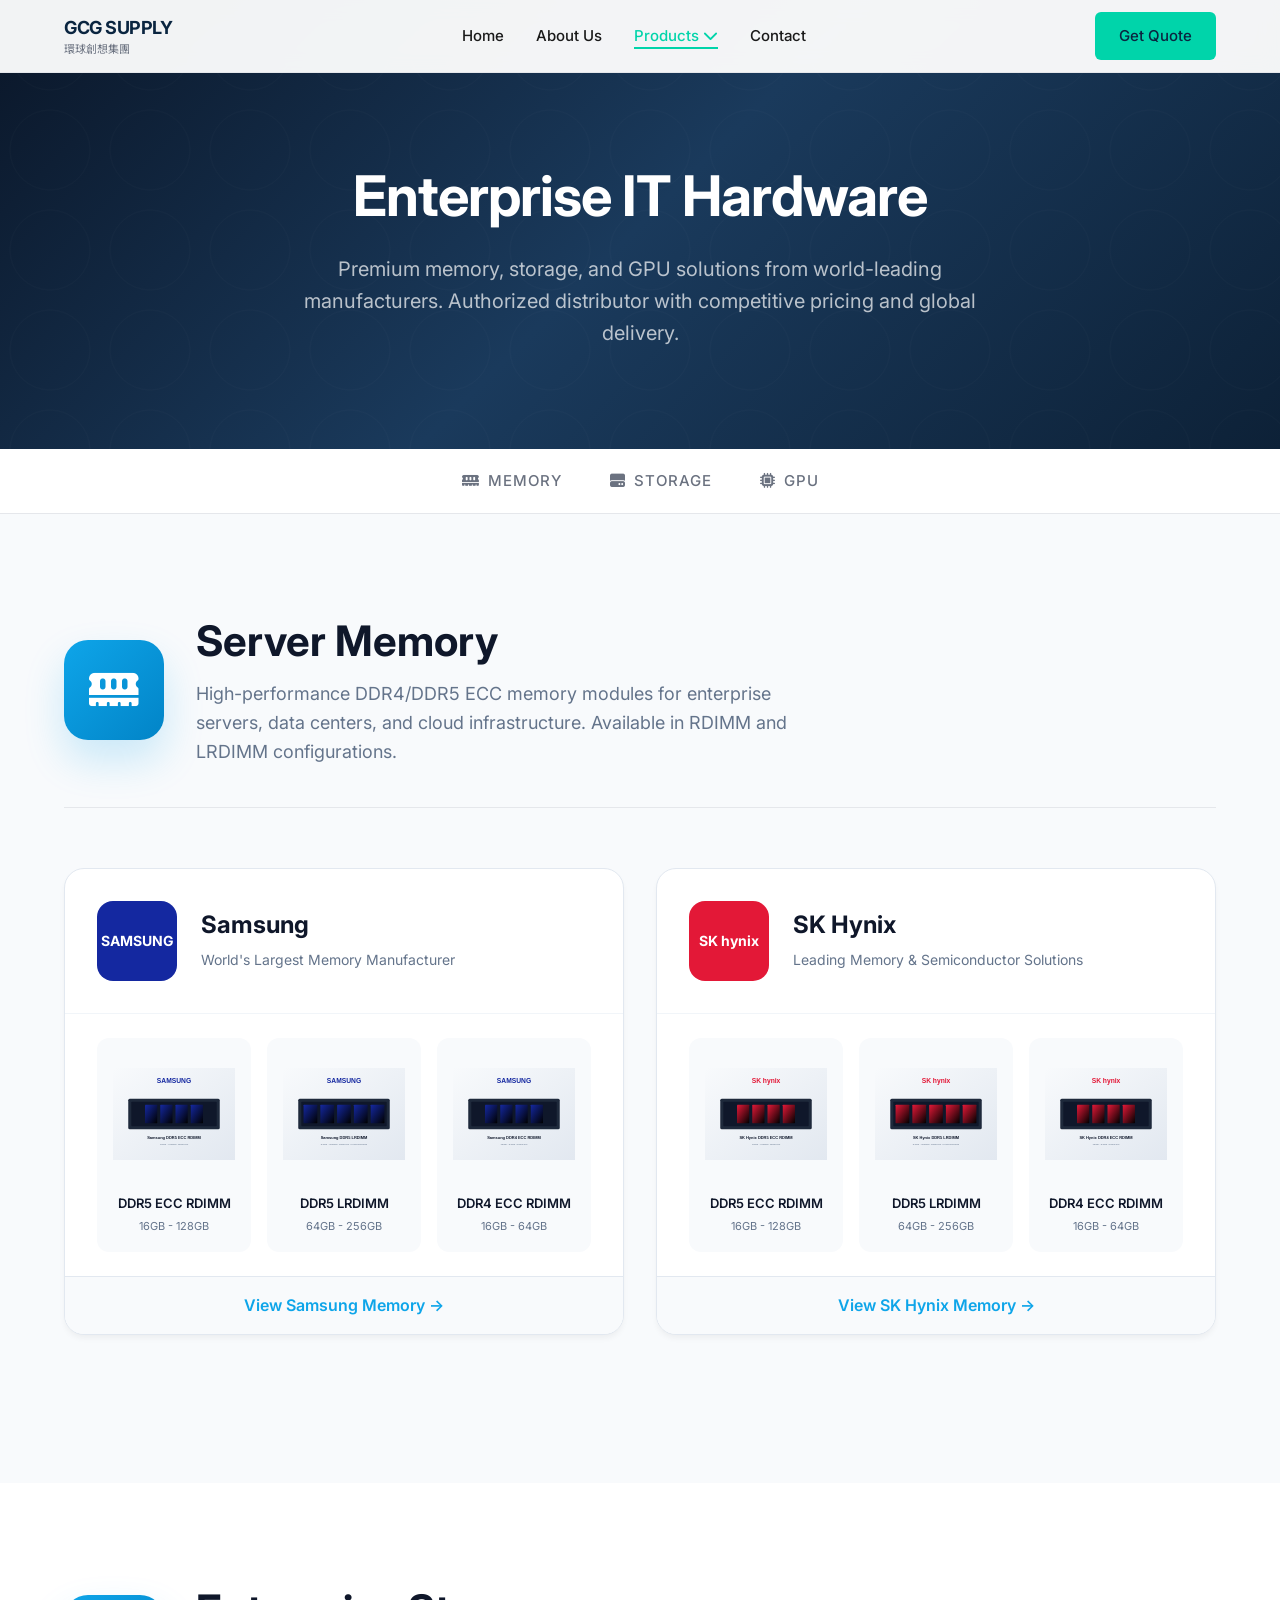
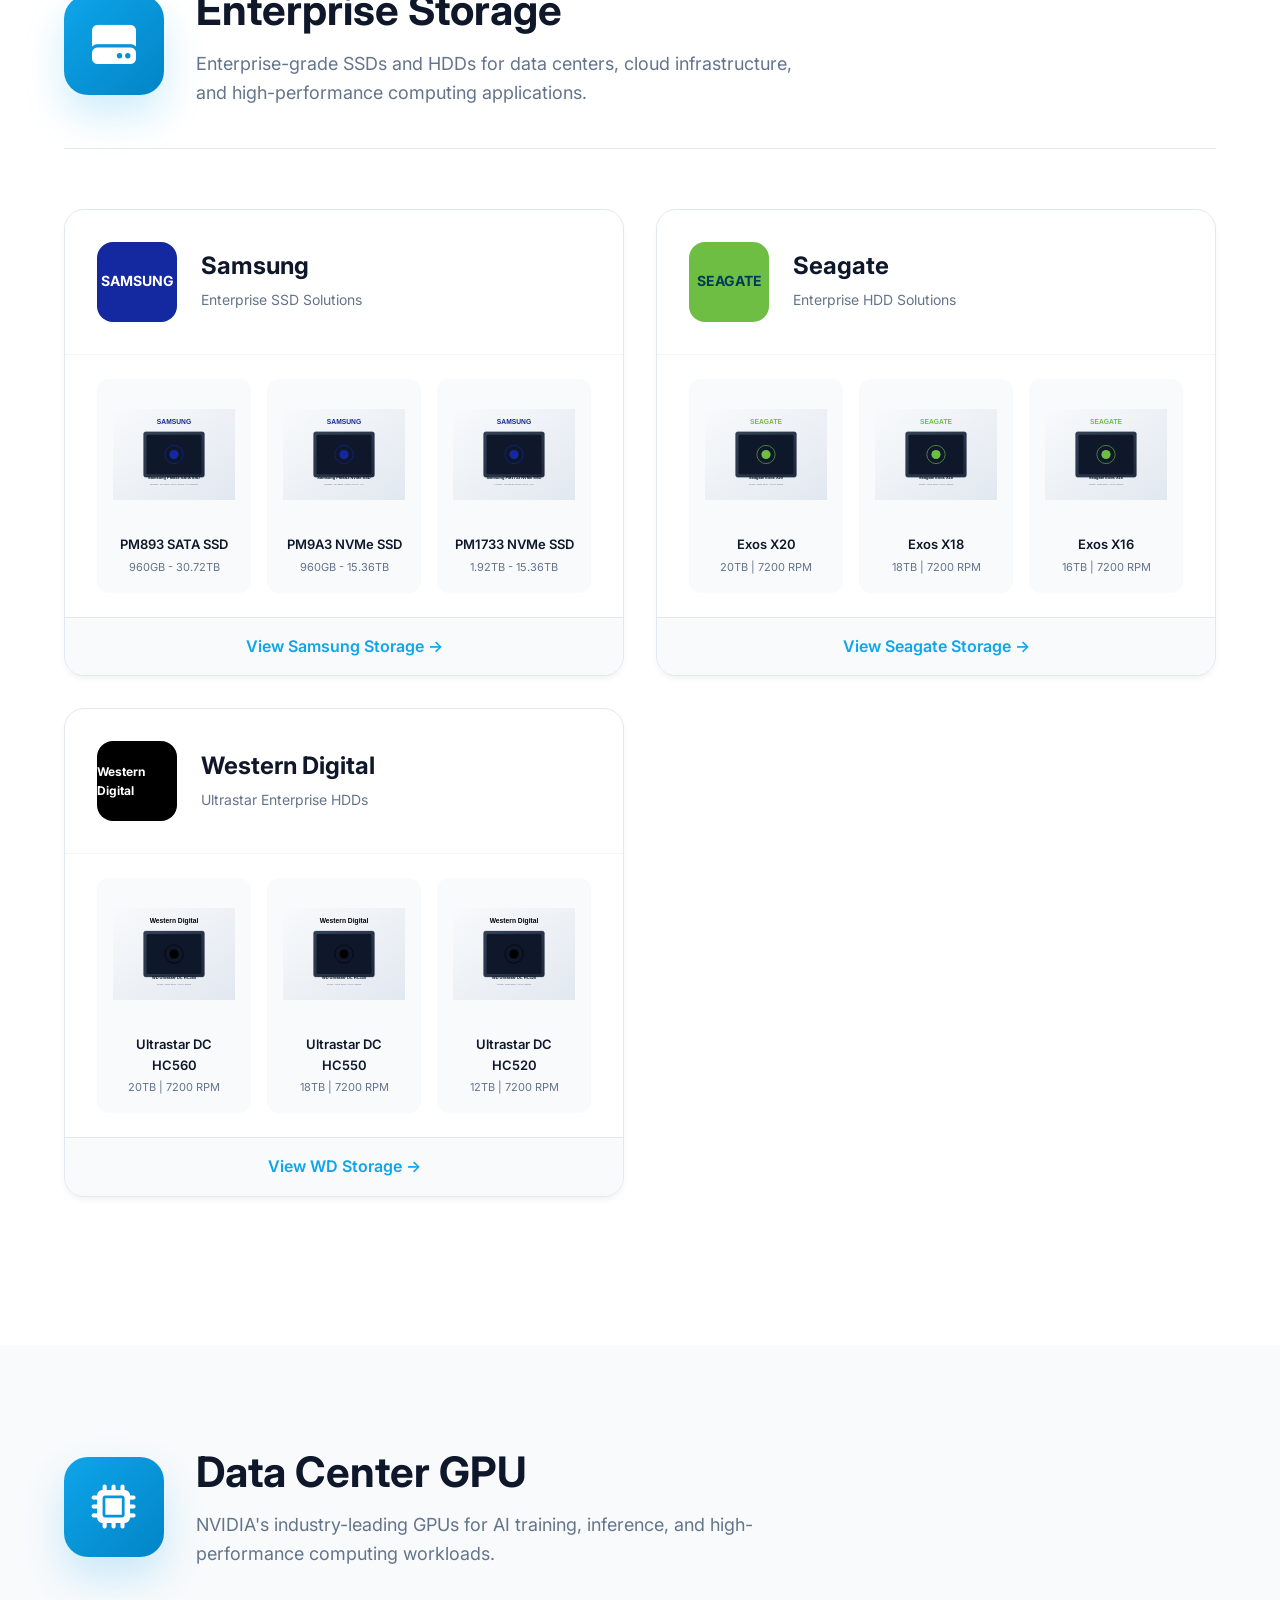
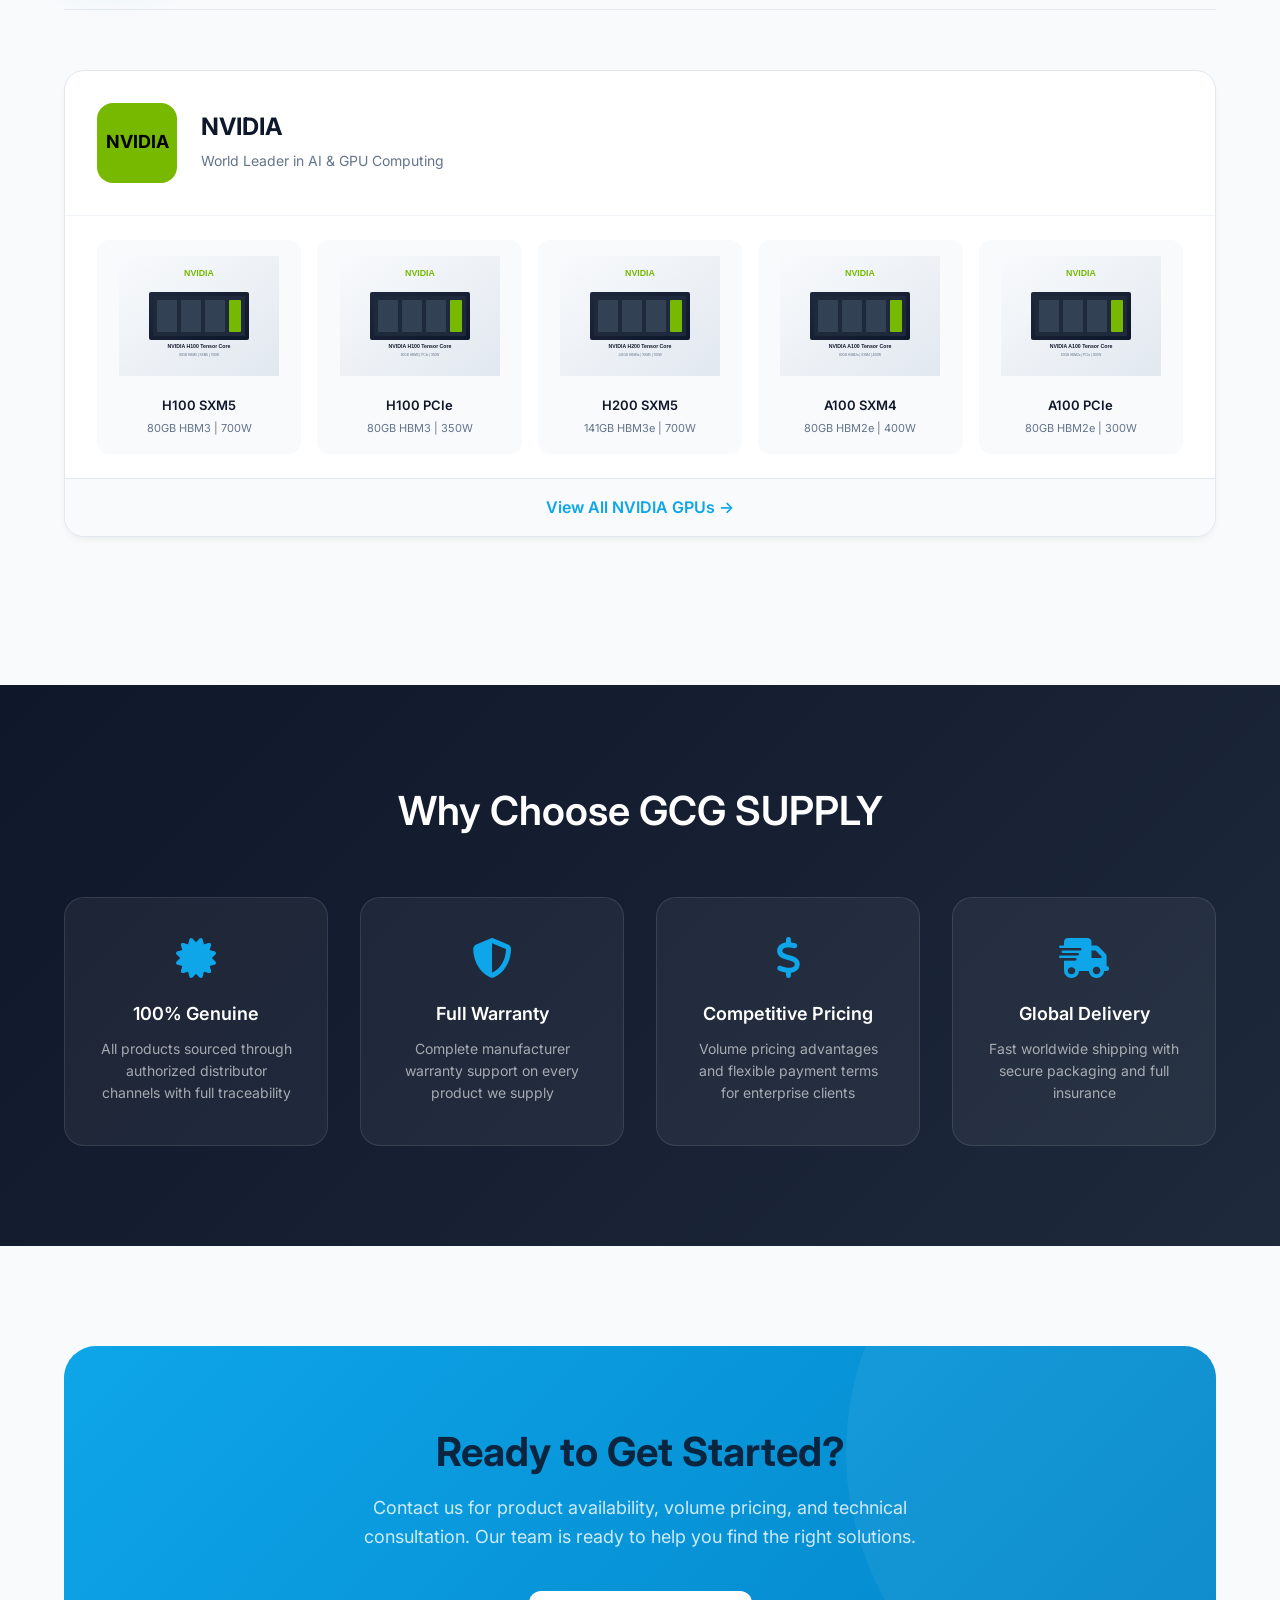
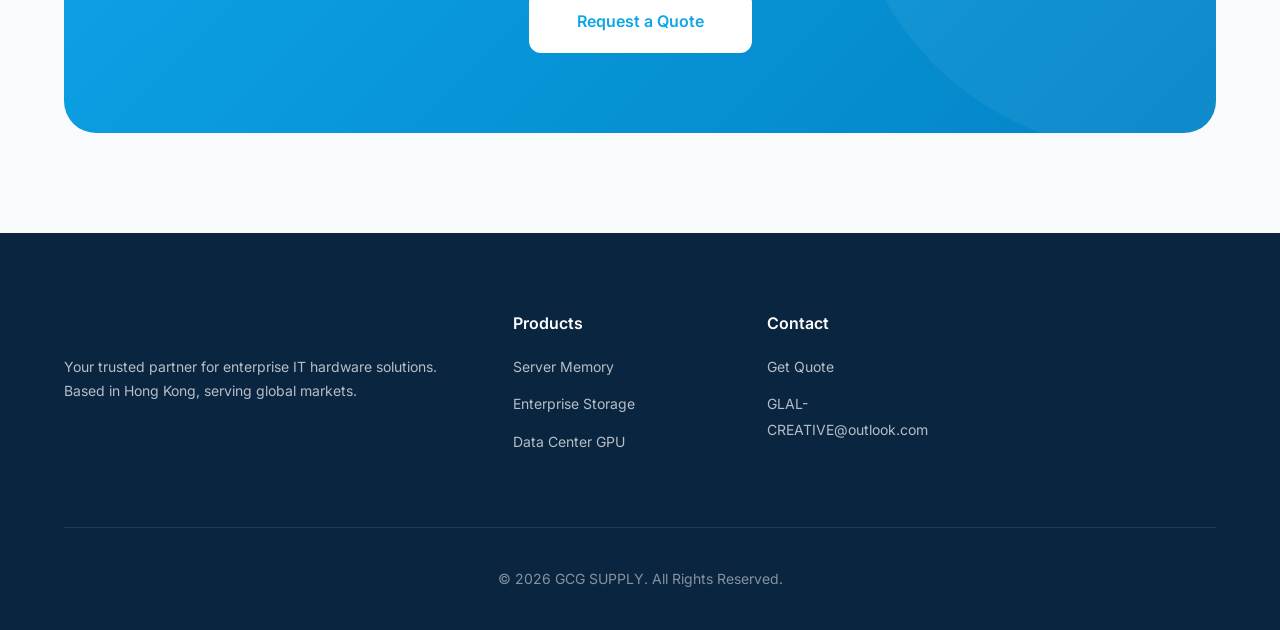
==== commit 534204f2: "Add product images to all categories" ====
--- a/products/index.html
+++ b/products/index.html
@@ -189,6 +189,45 @@
             font-weight: 700;
             font-size: 14px;
             color: white;
+        }
+        
+        .product-images-grid {
+            display: grid;
+            grid-template-columns: repeat(3, 1fr);
+            gap: 16px;
+            padding: 24px 32px;
+        }
+        
+        .product-image-item {
+            background: #f8fafc;
+            border-radius: 12px;
+            padding: 16px;
+            text-align: center;
+            transition: all 0.3s;
+        }
+        
+        .product-image-item:hover {
+            background: #f1f5f9;
+            transform: translateY(-2px);
+        }
+        
+        .product-image-item img {
+            width: 100%;
+            height: 120px;
+            object-fit: contain;
+            margin-bottom: 12px;
+        }
+        
+        .product-image-item .product-name {
+            font-size: 13px;
+            font-weight: 600;
+            color: #0f172a;
+            margin-bottom: 4px;
+        }
+        
+        .product-image-item .product-spec {
+            font-size: 11px;
+            color: #64748b;
         }
         
         .brand-info h3 {
@@ -473,21 +512,22 @@
                             <span>World's Largest Memory Manufacturer</span>
                         </div>
                     </div>
-                    <div class="brand-products">
-                        <ul class="product-mini-list">
-                            <li>
-                                <span class="product-name">DDR5 ECC RDIMM</span>
-                                <span class="product-spec">16GB - 128GB / 4800MHz</span>
-                            </li>
-                            <li>
-                                <span class="product-name">DDR5 LRDIMM</span>
-                                <span class="product-spec">64GB - 256GB / 4800MHz</span>
-                            </li>
-                            <li>
-                                <span class="product-name">DDR4 ECC RDIMM</span>
-                                <span class="product-spec">16GB - 64GB / 3200MHz</span>
-                            </li>
-                        </ul>
+                    <div class="product-images-grid">
+                        <div class="product-image-item">
+                            <img src="../images/products/memory/samsung/ddr5-rdimm.svg" alt="Samsung DDR5 ECC RDIMM">
+                            <div class="product-name">DDR5 ECC RDIMM</div>
+                            <div class="product-spec">16GB - 128GB</div>
+                        </div>
+                        <div class="product-image-item">
+                            <img src="../images/products/memory/samsung/ddr5-lrdimm.svg" alt="Samsung DDR5 LRDIMM">
+                            <div class="product-name">DDR5 LRDIMM</div>
+                            <div class="product-spec">64GB - 256GB</div>
+                        </div>
+                        <div class="product-image-item">
+                            <img src="../images/products/memory/samsung/ddr4-rdimm.svg" alt="Samsung DDR4 ECC RDIMM">
+                            <div class="product-name">DDR4 ECC RDIMM</div>
+                            <div class="product-spec">16GB - 64GB</div>
+                        </div>
                     </div>
                     <a href="samsung-memory.html" class="view-brand-btn">View Samsung Memory →</a>
                 </div>
@@ -503,21 +543,22 @@
                             <span>Leading Memory & Semiconductor Solutions</span>
                         </div>
                     </div>
-                    <div class="brand-products">
-                        <ul class="product-mini-list">
-                            <li>
-                                <span class="product-name">DDR5 ECC RDIMM</span>
-                                <span class="product-spec">16GB - 128GB / 4800MHz</span>
-                            </li>
-                            <li>
-                                <span class="product-name">DDR5 LRDIMM</span>
-                                <span class="product-spec">64GB - 256GB / 4800MHz</span>
-                            </li>
-                            <li>
-                                <span class="product-name">DDR4 ECC RDIMM</span>
-                                <span class="product-spec">16GB - 64GB / 3200MHz</span>
-                            </li>
-                        </ul>
+                    <div class="product-images-grid">
+                        <div class="product-image-item">
+                            <img src="../images/products/memory/skhynix/ddr5-rdimm.svg" alt="SK Hynix DDR5 ECC RDIMM">
+                            <div class="product-name">DDR5 ECC RDIMM</div>
+                            <div class="product-spec">16GB - 128GB</div>
+                        </div>
+                        <div class="product-image-item">
+                            <img src="../images/products/memory/skhynix/ddr5-lrdimm.svg" alt="SK Hynix DDR5 LRDIMM">
+                            <div class="product-name">DDR5 LRDIMM</div>
+                            <div class="product-spec">64GB - 256GB</div>
+                        </div>
+                        <div class="product-image-item">
+                            <img src="../images/products/memory/skhynix/ddr4-rdimm.svg" alt="SK Hynix DDR4 ECC RDIMM">
+                            <div class="product-name">DDR4 ECC RDIMM</div>
+                            <div class="product-spec">16GB - 64GB</div>
+                        </div>
                     </div>
                     <a href="skhynix-memory.html" class="view-brand-btn">View SK Hynix Memory →</a>
                 </div>
@@ -550,21 +591,22 @@
                             <span>Enterprise SSD Solutions</span>
                         </div>
                     </div>
-                    <div class="brand-products">
-                        <ul class="product-mini-list">
-                            <li>
-                                <span class="product-name">PM893 SATA SSD</span>
-                                <span class="product-spec">960GB - 30.72TB / SATA 6Gb/s</span>
-                            </li>
-                            <li>
-                                <span class="product-name">PM9A3 NVMe SSD</span>
-                                <span class="product-spec">960GB - 15.36TB / PCIe 4.0</span>
-                            </li>
-                            <li>
-                                <span class="product-name">PM1733 NVMe SSD</span>
-                                <span class="product-spec">1.92TB - 15.36TB / PCIe 4.0</span>
-                            </li>
-                        </ul>
+                    <div class="product-images-grid">
+                        <div class="product-image-item">
+                            <img src="../images/products/storage/samsung/pm893-sata.svg" alt="Samsung PM893 SATA SSD">
+                            <div class="product-name">PM893 SATA SSD</div>
+                            <div class="product-spec">960GB - 30.72TB</div>
+                        </div>
+                        <div class="product-image-item">
+                            <img src="../images/products/storage/samsung/pm9a3-nvme.svg" alt="Samsung PM9A3 NVMe SSD">
+                            <div class="product-name">PM9A3 NVMe SSD</div>
+                            <div class="product-spec">960GB - 15.36TB</div>
+                        </div>
+                        <div class="product-image-item">
+                            <img src="../images/products/storage/samsung/pm1733-nvme.svg" alt="Samsung PM1733 NVMe SSD">
+                            <div class="product-name">PM1733 NVMe SSD</div>
+                            <div class="product-spec">1.92TB - 15.36TB</div>
+                        </div>
                     </div>
                     <a href="samsung-storage.html" class="view-brand-btn">View Samsung Storage →</a>
                 </div>
@@ -580,21 +622,22 @@
                             <span>Enterprise HDD Solutions</span>
                         </div>
                     </div>
-                    <div class="brand-products">
-                        <ul class="product-mini-list">
-                            <li>
-                                <span class="product-name">Exos X20</span>
-                                <span class="product-spec">20TB / 7200 RPM / SATA</span>
-                            </li>
-                            <li>
-                                <span class="product-name">Exos X18</span>
-                                <span class="product-spec">18TB / 7200 RPM / SATA</span>
-                            </li>
-                            <li>
-                                <span class="product-name">Exos X16</span>
-                                <span class="product-spec">16TB / 7200 RPM / SATA</span>
-                            </li>
-                        </ul>
+                    <div class="product-images-grid">
+                        <div class="product-image-item">
+                            <img src="../images/products/storage/seagate/exos-x20.svg" alt="Seagate Exos X20">
+                            <div class="product-name">Exos X20</div>
+                            <div class="product-spec">20TB | 7200 RPM</div>
+                        </div>
+                        <div class="product-image-item">
+                            <img src="../images/products/storage/seagate/exos-x18.svg" alt="Seagate Exos X18">
+                            <div class="product-name">Exos X18</div>
+                            <div class="product-spec">18TB | 7200 RPM</div>
+                        </div>
+                        <div class="product-image-item">
+                            <img src="../images/products/storage/seagate/exos-x16.svg" alt="Seagate Exos X16">
+                            <div class="product-name">Exos X16</div>
+                            <div class="product-spec">16TB | 7200 RPM</div>
+                        </div>
                     </div>
                     <a href="seagate-storage.html" class="view-brand-btn">View Seagate Storage →</a>
                 </div>
@@ -610,21 +653,22 @@
                             <span>Ultrastar Enterprise HDDs</span>
                         </div>
                     </div>
-                    <div class="brand-products">
-                        <ul class="product-mini-list">
-                            <li>
-                                <span class="product-name">Ultrastar DC HC560</span>
-                                <span class="product-spec">20TB / 7200 RPM / SATA</span>
-                            </li>
-                            <li>
-                                <span class="product-name">Ultrastar DC HC550</span>
-                                <span class="product-spec">18TB / 7200 RPM / SATA</span>
-                            </li>
-                            <li>
-                                <span class="product-name">Ultrastar DC HC520</span>
-                                <span class="product-spec">12TB / 7200 RPM / SATA</span>
-                            </li>
-                        </ul>
+                    <div class="product-images-grid">
+                        <div class="product-image-item">
+                            <img src="../images/products/storage/wd/ultrastar-hc560.svg" alt="WD Ultrastar DC HC560">
+                            <div class="product-name">Ultrastar DC HC560</div>
+                            <div class="product-spec">20TB | 7200 RPM</div>
+                        </div>
+                        <div class="product-image-item">
+                            <img src="../images/products/storage/wd/ultrastar-hc550.svg" alt="WD Ultrastar DC HC550">
+                            <div class="product-name">Ultrastar DC HC550</div>
+                            <div class="product-spec">18TB | 7200 RPM</div>
+                        </div>
+                        <div class="product-image-item">
+                            <img src="../images/products/storage/wd/ultrastar-hc520.svg" alt="WD Ultrastar DC HC520">
+                            <div class="product-name">Ultrastar DC HC520</div>
+                            <div class="product-spec">12TB | 7200 RPM</div>
+                        </div>
                     </div>
                     <a href="wd-storage.html" class="view-brand-btn">View WD Storage →</a>
                 </div>
@@ -657,27 +701,32 @@
                             <span>World Leader in AI & GPU Computing</span>
                         </div>
                     </div>
-                    <div class="brand-products">
-                        <ul class="product-mini-list" style="display: grid; grid-template-columns: repeat(3, 1fr); gap: 24px;">
-                            <li style="flex-direction: column; align-items: flex-start; border-bottom: none; border-right: 1px solid #f1f5f9; padding-right: 24px;">
-                                <span class="product-name" style="font-size: 20px; margin-bottom: 8px;">H100 Tensor Core</span>
-                                <span class="product-spec" style="margin-bottom: 4px;">80GB HBM3 Memory</span>
-                                <span class="product-spec" style="margin-bottom: 4px;">SXM5 / PCIe Form Factor</span>
-                                <span class="product-spec">700W / 350W TDP</span>
-                            </li>
-                            <li style="flex-direction: column; align-items: flex-start; border-bottom: none; border-right: 1px solid #f1f5f9; padding-right: 24px;">
-                                <span class="product-name" style="font-size: 20px; margin-bottom: 8px;">H200 Tensor Core</span>
-                                <span class="product-spec" style="margin-bottom: 4px;">141GB HBM3e Memory</span>
-                                <span class="product-spec" style="margin-bottom: 4px;">SXM5 Form Factor</span>
-                                <span class="product-spec">700W TDP</span>
-                            </li>
-                            <li style="flex-direction: column; align-items: flex-start; border-bottom: none;">
-                                <span class="product-name" style="font-size: 20px; margin-bottom: 8px;">A100 Tensor Core</span>
-                                <span class="product-spec" style="margin-bottom: 4px;">80GB HBM2e Memory</span>
-                                <span class="product-spec" style="margin-bottom: 4px;">SXM4 / PCIe Form Factor</span>
-                                <span class="product-spec">400W / 300W TDP</span>
-                            </li>
-                        </ul>
+                    <div class="product-images-grid" style="grid-template-columns: repeat(5, 1fr);">
+                        <div class="product-image-item">
+                            <img src="../images/products/gpu/nvidia/h100-sxm5.svg" alt="NVIDIA H100 SXM5">
+                            <div class="product-name">H100 SXM5</div>
+                            <div class="product-spec">80GB HBM3 | 700W</div>
+                        </div>
+                        <div class="product-image-item">
+                            <img src="../images/products/gpu/nvidia/h100-pcie.svg" alt="NVIDIA H100 PCIe">
+                            <div class="product-name">H100 PCIe</div>
+                            <div class="product-spec">80GB HBM3 | 350W</div>
+                        </div>
+                        <div class="product-image-item">
+                            <img src="../images/products/gpu/nvidia/h200-sxm5.svg" alt="NVIDIA H200 SXM5">
+                            <div class="product-name">H200 SXM5</div>
+                            <div class="product-spec">141GB HBM3e | 700W</div>
+                        </div>
+                        <div class="product-image-item">
+                            <img src="../images/products/gpu/nvidia/a100-sxm4.svg" alt="NVIDIA A100 SXM4">
+                            <div class="product-name">A100 SXM4</div>
+                            <div class="product-spec">80GB HBM2e | 400W</div>
+                        </div>
+                        <div class="product-image-item">
+                            <img src="../images/products/gpu/nvidia/a100-pcie.svg" alt="NVIDIA A100 PCIe">
+                            <div class="product-name">A100 PCIe</div>
+                            <div class="product-spec">80GB HBM2e | 300W</div>
+                        </div>
                     </div>
                     <a href="nvidia-gpu.html" class="view-brand-btn">View All NVIDIA GPUs →</a>
                 </div>
